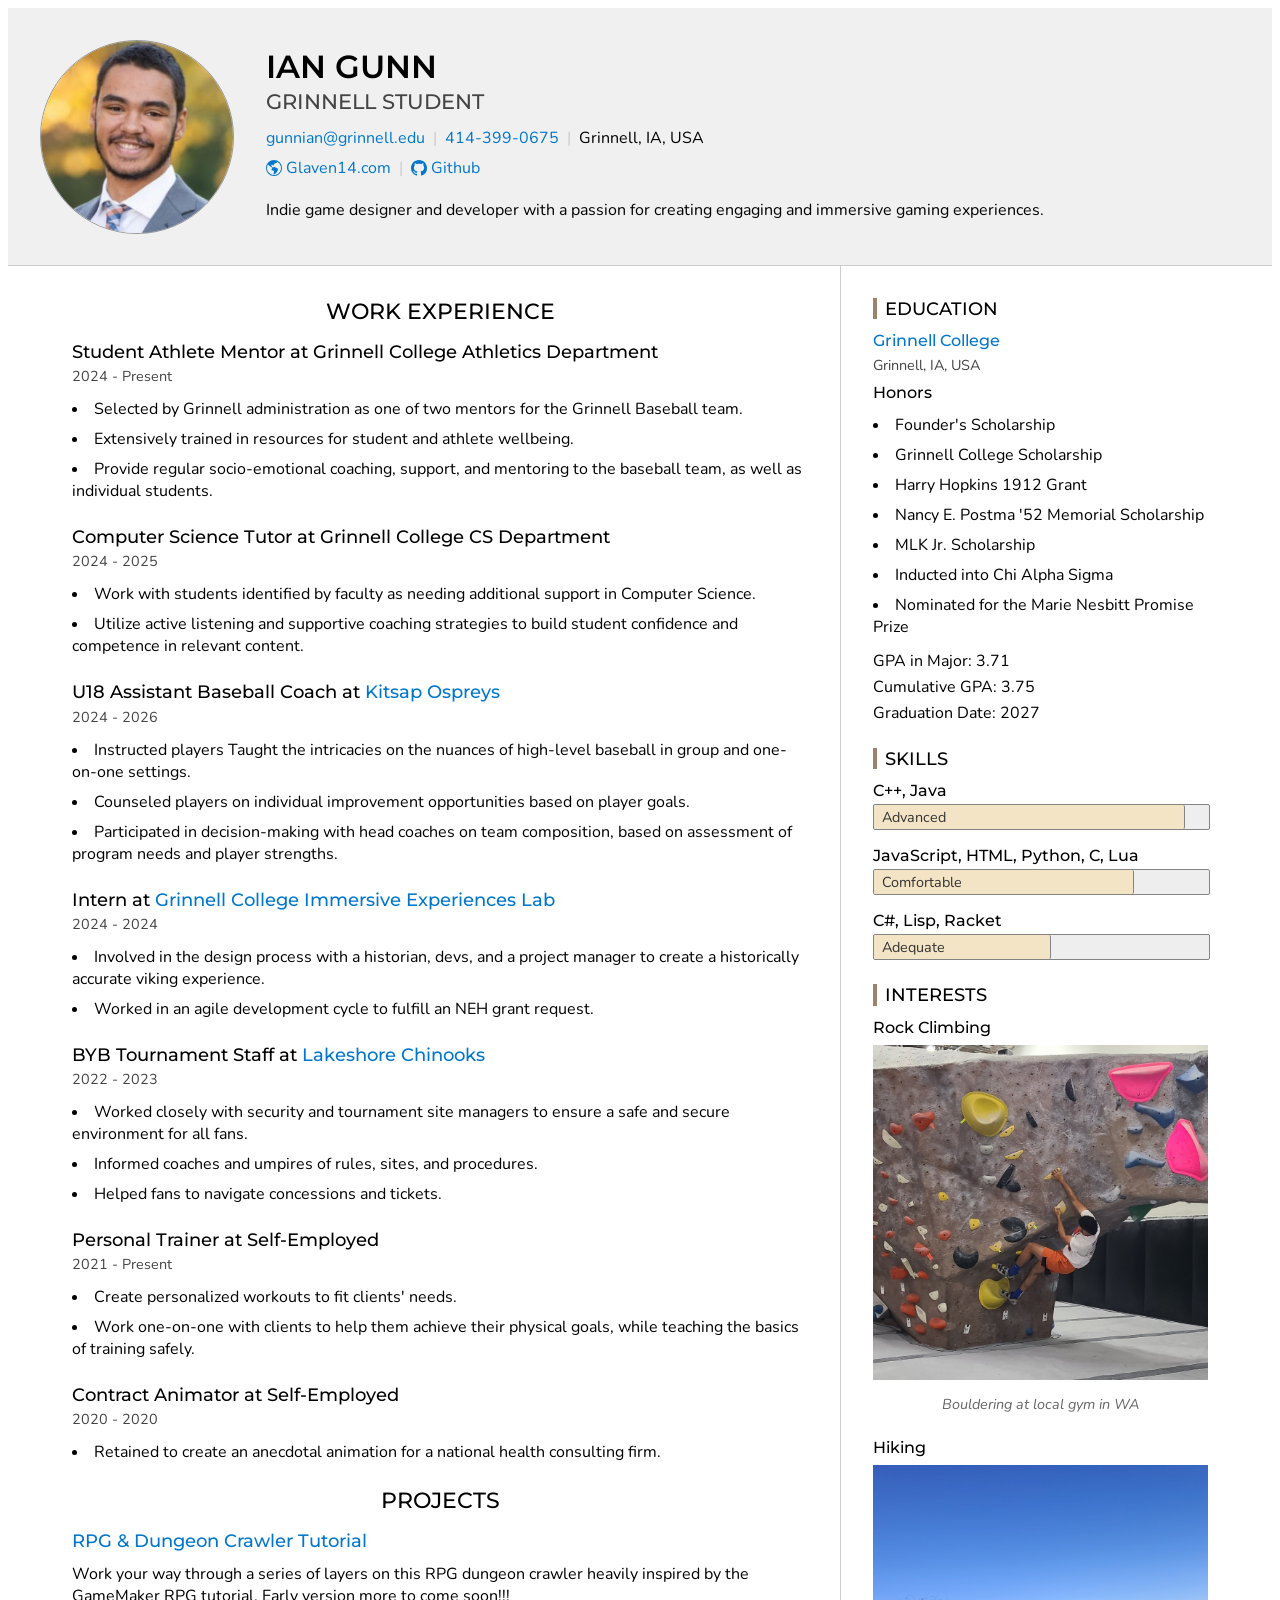
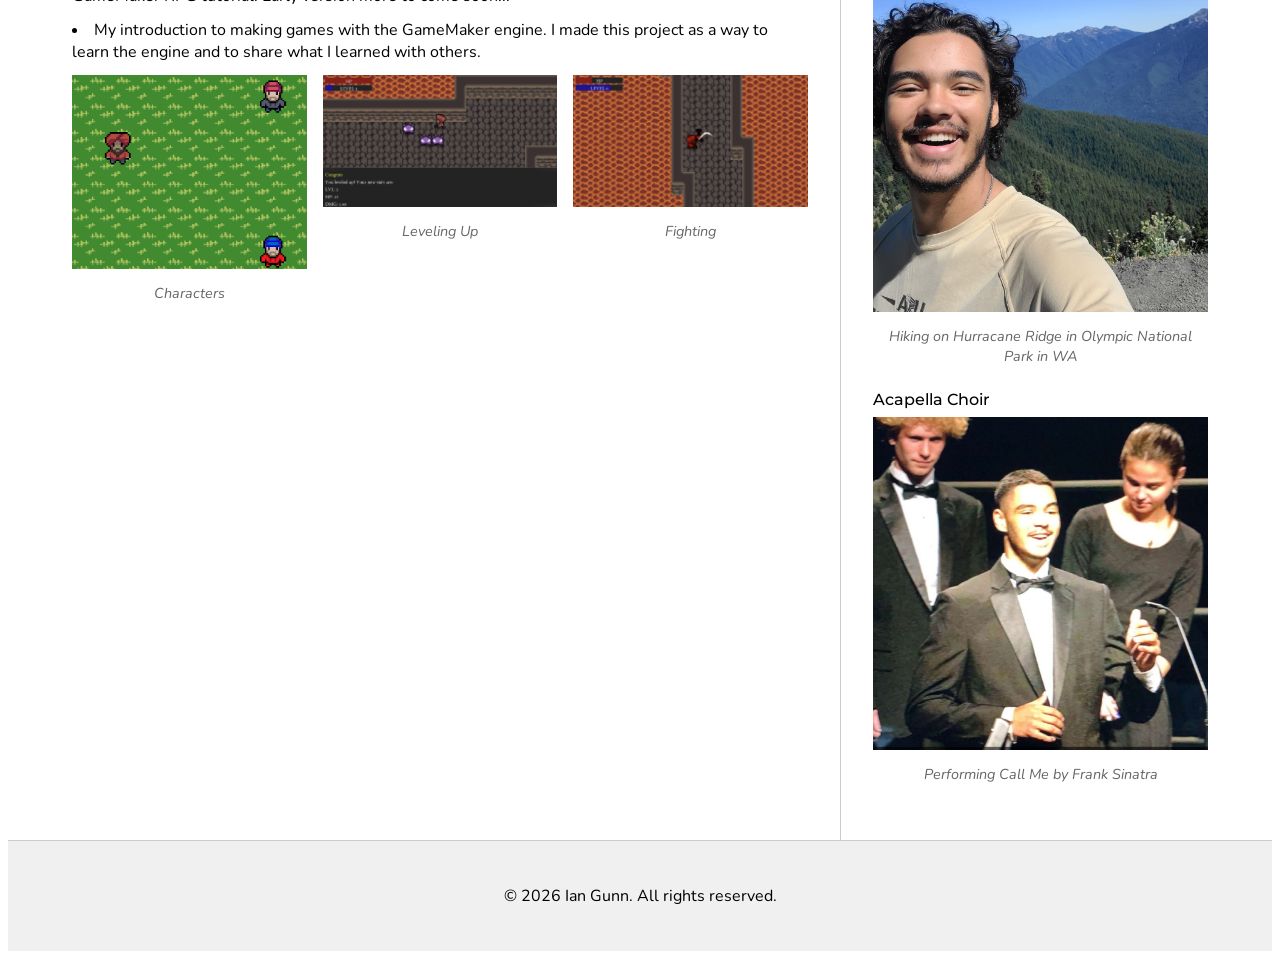
==== index.html @ c1e041ef "Initial commit" ====
<!DOCTYPE html>
<html lang="en">
  <head>
    <meta charset="utf-8">
    <meta name="viewport" content="width=device-width, initial-scale=1">

    <!-- Site Info -->
    <title>Ian Gunn - Portfolio</title>
    <meta name="description" content="Ian Gunn - Indie game designer and developer with a passion for creating engaging and immersive gaming experiences.">
    <meta name="author" content="Ian Gunn">

    <!-- Open Graph Tags: The title of the page for social media sharing. It can match the title tag or be more descriptive. -->
    <meta property="og:title" content="Ian Gunn">

    <!-- Open Graph Tags: Typically set to "website" for static sites or "article" for content-heavy pages. -->
    <meta property="og:type" content="website">

    <!-- Open Graph Tags: The URL of the page, used to ensure link previews resolve to the correct page. -->
    <meta property="og:url" content="/index.html">

    <!-- Open Graph Tags: URL of an image that represents the page. Useful for link previews. -->
    <meta property="og:image" content="/portfolio_media/smallProfPhoto.jpg">

    <!-- Open Graph Tags: Provides an alternative text for the image to improve accessibility. -->
    <meta property="og:image:alt" content="Ian Gunn Profile Image">

    <!-- Preconnect for Google Fonts -->
    <link rel="preconnect" href="https://fonts.googleapis.com">
    <link rel="preconnect" href="https://fonts.gstatic.com" crossorigin>

    <!-- Custom Font -->
    <link href="https://fonts.googleapis.com/css2?family=Montserrat:ital,wght@0,100..900;1,100..900&family=Nunito:ital,wght@0,200..1000;1,200..1000&display=swap"
          rel="stylesheet">

    <!-- Stylesheet -->
    <link rel="stylesheet" href="css/modern_normalize.css" />
    <link rel="stylesheet" href="css/html5bp.css">
    <link rel="stylesheet" href="css/main.css">

    <!-- Set a theme color that matches your website's primary color -->
    <meta name="theme-color" content="#fafafa">

    <!-- Favicon for all browsers -->
    <link rel="icon" href="/favicon.ico" sizes="any">
    <link rel="icon" href="/icon.svg" type="image/svg+xml">

    <!-- Apple touch icon for iOS devices -->
    <link rel="apple-touch-icon" sizes="180x180" href="/icon.png">

    <!-- Web app manifest for Progressive Web Apps -->
    <link rel="manifest" href="/site.webmanifest">

    <!-- Content Security Policy: Uncomment to enhance security by restricting where content can be loaded from (useful for preventing certain attacks like XSS). Update if adding external sources (e.g., Google Fonts, Bootstrap CDN, analytics, etc). -->
    <!-- <meta http-equiv="Content-Security-Policy" content=" default-src 'self'; script-src 'self' code.jquery.com; style-src 'self' fonts.googleapis.com; font-src fonts.gstatic.com; img-src 'self' images.examplecdn.com; "> -->
  </head>

  <body>
    <header class="page-header">
      <div class="container">
        <div class="header-top flex-responsive">
          
            <img class="header-image"
                 width="256"
                 height="256"
                 src="portfolio_media/smallProfPhoto.jpg"
                 alt="Ian Gunn Profile Image" />
          
          <div class="header-info">
            <h1>Ian Gunn</h1>
            <h2 class="header-label">Grinnell Student</h2>
            
              <address>
                <ul class="inline-list flex-responsive">
                  
                    <li>
                      <a href="mailto:gunnian@grinnell.edu">gunnian@grinnell.edu</a>
                    </li>
                  
                  
                    <li>
                      <a href="tel:+4143990675">414-399-0675</a>
                    </li>
                  
                  <li>Grinnell, IA, USA</li>
                </ul>
              </address>
            
            
              <ul class="inline-list flex-responsive">
                
                  <li>
                    <a href="file:///C:/Users/23ian/OneDrive/Documents/Portfolio/portfolio_generator/resume.html"
                       rel="noopener noreferrer"
                       aria-label="Glaven14.com"
                       class="link-with-icon">
                      <svg aria-hidden="true"
     xmlns="http://www.w3.org/2000/svg"
     role="img"
     width="16"
     height="16"
     fill="currentColor"
     class="bi bi-globe-americas"
     viewBox="0 0 16 16">
  <path d="M8 0a8 8 0 1 0 0 16A8 8 0 0 0 8 0M2.04 4.326c.325 1.329 2.532 2.54 3.717 3.19.48.263.793.434.743.484q-.121.12-.242.234c-.416.396-.787.749-.758 1.266.035.634.618.824 1.214 1.017.577.188 1.168.38 1.286.983.082.417-.075.988-.22 1.52-.215.782-.406 1.48.22 1.48 1.5-.5 3.798-3.186 4-5 .138-1.243-2-2-3.5-2.5-.478-.16-.755.081-.99.284-.172.15-.322.279-.51.216-.445-.148-2.5-2-1.5-2.5.78-.39.952-.171 1.227.182.078.099.163.208.273.318.609.304.662-.132.723-.633.039-.322.081-.671.277-.867.434-.434 1.265-.791 2.028-1.12.712-.306 1.365-.587 1.579-.88A7 7 0 1 1 2.04 4.327Z" />
</svg>

                      Glaven14.com
                    </a>
                  </li>
                
                  <li>
                    <a href="https://github.com/Glaven14"
                       rel="noopener noreferrer"
                       aria-label="Github"
                       class="link-with-icon">
                      <svg aria-hidden="true"
     xmlns="http://www.w3.org/2000/svg"
     role="img"
     width="16"
     height="16"
     fill="currentColor"
     class="bi bi-github"
     viewBox="0 0 16 16">
  <path d="M8 0C3.58 0 0 3.58 0 8c0 3.54 2.29 6.53 5.47 7.59.4.07.55-.17.55-.38 0-.19-.01-.82-.01-1.49-2.01.37-2.53-.49-2.69-.94-.09-.23-.48-.94-.82-1.13-.28-.15-.68-.52-.01-.53.63-.01 1.08.58 1.23.82.72 1.21 1.87.87 2.33.66.07-.52.28-.87.51-1.07-1.78-.2-3.64-.89-3.64-3.95 0-.87.31-1.59.82-2.15-.08-.2-.36-1.02.08-2.12 0 0 .67-.21 2.2.82.64-.18 1.32-.27 2-.27s1.36.09 2 .27c1.53-1.04 2.2-.82 2.2-.82.44 1.1.16 1.92.08 2.12.51.56.82 1.27.82 2.15 0 3.07-1.87 3.75-3.65 3.95.29.25.54.73.54 1.48 0 1.07-.01 1.93-.01 2.2 0 .21.15.46.55.38A8.01 8.01 0 0 0 16 8c0-4.42-3.58-8-8-8" />
</svg>

                      Github
                    </a>
                  </li>
                
              </ul>
            
            <p class="header-summary">Indie game designer and developer with a passion for creating engaging and immersive gaming experiences.</p>
          </div>
        </div>
      </div>
    </header>

    <div class="page-content">
      <div class="container">
        <main>
          
            <section>
              <h2 class="section-heading">Work Experience</h2>
              
                <section>
                  <h3>
                    
                      Student Athlete Mentor at Grinnell College Athletics Department
                    
                  </h3>
                  
                    <p class="section-label">2024 - Present</p>
                  
                  
                  
                    <ul>
                      <li>Selected by Grinnell administration as one of two mentors for the Grinnell Baseball team.</li><li>Extensively trained in resources for student and athlete wellbeing.</li><li>Provide regular socio-emotional coaching, support, and mentoring to the baseball team, as well as individual students.</li>
                    </ul>
                  
                </section>
              
                <section>
                  <h3>
                    
                      Computer Science Tutor at Grinnell College CS Department
                    
                  </h3>
                  
                    <p class="section-label">2024 - 2025</p>
                  
                  
                  
                    <ul>
                      <li>Work with students identified by faculty as needing additional support in Computer Science.</li><li>Utilize active listening and supportive coaching strategies to build student confidence and competence in relevant content.</li>
                    </ul>
                  
                </section>
              
                <section>
                  <h3>
                    
                      U18 Assistant Baseball Coach at <a href="https://kitsapospreys.org/">Kitsap Ospreys</a>
                    
                  </h3>
                  
                    <p class="section-label">2024 - 2026</p>
                  
                  
                  
                    <ul>
                      <li>Instructed players Taught the intricacies on the nuances of high-level baseball in group and one-on-one settings.</li><li>Counseled players on individual improvement opportunities based on player goals.</li><li>Participated in decision-making with head coaches on team composition, based on assessment of program needs and player strengths.</li>
                    </ul>
                  
                </section>
              
                <section>
                  <h3>
                    
                      Intern at <a href="https://gciel.sites.grinnell.edu/">Grinnell College Immersive Experiences Lab</a>
                    
                  </h3>
                  
                    <p class="section-label">2024 - 2024</p>
                  
                  
                  
                    <ul>
                      <li>Involved in the design process with a historian, devs, and a project manager to create a historically accurate viking experience.</li><li>Worked in an agile development cycle to fulfill an NEH grant request.</li>
                    </ul>
                  
                </section>
              
                <section>
                  <h3>
                    
                      BYB Tournament Staff at <a href="https://www.bybtournaments.com/">Lakeshore Chinooks</a>
                    
                  </h3>
                  
                    <p class="section-label">2022 - 2023</p>
                  
                  
                  
                    <ul>
                      <li>Worked closely with security and tournament site managers to ensure a safe and secure environment for all fans.</li><li>Informed coaches and umpires of rules, sites, and procedures.</li><li>Helped fans to navigate concessions and tickets.</li>
                    </ul>
                  
                </section>
              
                <section>
                  <h3>
                    
                      Personal Trainer at Self-Employed
                    
                  </h3>
                  
                    <p class="section-label">2021 - Present</p>
                  
                  
                  
                    <ul>
                      <li>Create personalized workouts to fit clients&#39; needs.</li><li>Work one-on-one with clients to help them achieve their physical goals, while teaching the basics of training safely.</li>
                    </ul>
                  
                </section>
              
                <section>
                  <h3>
                    
                      Contract Animator at Self-Employed
                    
                  </h3>
                  
                    <p class="section-label">2020 - 2020</p>
                  
                  
                  
                    <ul>
                      <li>Retained to create an anecdotal animation for a national health consulting firm.</li>
                    </ul>
                  
                </section>
              
            </section>
          

          
            <section>
              <h2 class="section-heading">Projects</h2>
              
                <section>
                  <h3>
                    
                      <a href="https://gx.games/games/arqjb3/rpg-dungeon-crawler-tutorial/tracks/5677f1a2-91e2-45cc-ba31-5132d4bc2bac/">RPG &amp; Dungeon Crawler Tutorial</a>
                    
                  </h3>
                  <p>Work your way through a series of layers on this RPG dungeon crawler heavily inspired by the GameMaker RPG tutorial. Early version more to come soon!!!</p>
                  
                    <ul>
                      <li>My introduction to making games with the GameMaker engine. I made this project as a way to learn the engine and to share what I learned with others.</li>
                    </ul>
                  
                  
                    <div class="gallery main-gallery">
                      
                        <figure>
                          <img width="600"
                               height="338"
                               src="portfolio_media/RPGDC1.png"
                               alt="Characters">
                          <figcaption>Characters</figcaption>
                        </figure>
                      
                        <figure>
                          <img width="600"
                               height="338"
                               src="portfolio_media/RPGDC2.png"
                               alt="Leveling Up">
                          <figcaption>Leveling Up</figcaption>
                        </figure>
                      
                        <figure>
                          <img width="600"
                               height="338"
                               src="portfolio_media/RPGDC3.png"
                               alt="Fighting">
                          <figcaption>Fighting</figcaption>
                        </figure>
                      
                    </div>
                  
                </section>
              
            </section>
          

          

          
        </main>

        <!-- Sidebar Section -->
        <aside>
          
            <section>
              <h2 class="section-heading">Education</h2>
              
                <section>
                  <h3>
                    
                      <a href="https://grinnell.edu">Grinnell College</a>
                    
                  </h3>
                  <p class="section-label">Grinnell, IA, USA</p>
                  
                  
                    <h4>Honors</h4>
                    <ul>
                      <li>Founder&#39;s Scholarship</li><li>Grinnell College Scholarship</li><li>Harry Hopkins 1912 Grant</li><li>Nancy E. Postma &#39;52 Memorial Scholarship</li><li>MLK Jr. Scholarship</li><li>Inducted into Chi Alpha Sigma</li><li>Nominated for the Marie Nesbitt Promise Prize</li>
                    </ul>
                  
                  
                    <p>
                      <span class="block">GPA in Major: 3.71</span>
                      <span class="block">Cumulative GPA: 3.75</span>
                      <span class="block">Graduation Date: 2027</span>
                    </p>
                  
                </section>
              
            </section>
          

          
            <section>
              <h2 class="section-heading">Skills</h2>
              <ul class="unstyled-list">
                
                  <li>
                    <h3>C++, Java</h3>
                    <div class="skill-bar">
                      <div class="skill-bar-fill w-90"
                           role="meter"
                           aria-valuenow="90"
                           aria-valuemin="0"
                           aria-valuemax="100">
                        <span class="skill-bar-label">Advanced</span>
                      </div>
                    </div>
                  </li>
                
                  <li>
                    <h3>JavaScript, HTML, Python, C, Lua</h3>
                    <div class="skill-bar">
                      <div class="skill-bar-fill w-75"
                           role="meter"
                           aria-valuenow="75"
                           aria-valuemin="0"
                           aria-valuemax="100">
                        <span class="skill-bar-label">Comfortable</span>
                      </div>
                    </div>
                  </li>
                
                  <li>
                    <h3>C#, Lisp, Racket</h3>
                    <div class="skill-bar">
                      <div class="skill-bar-fill w-50"
                           role="meter"
                           aria-valuenow="50"
                           aria-valuemin="0"
                           aria-valuemax="100">
                        <span class="skill-bar-label">Adequate</span>
                      </div>
                    </div>
                  </li>
                
              </ul>
            </section>
          

          

          
            <section>
              <h2 class="section-heading">Interests</h2>
              
                <section>
                  <h3>Rock Climbing</h3>
                  
                  
                    <div class="gallery side-gallery">
                      
                        <figure>
                          <img width="600"
                               height="338"
                               src="portfolio_media/bouldering.jpg"
                               alt="Bouldering at local gym in WA">
                          <figcaption>Bouldering at local gym in WA</figcaption>
                        </figure>
                      
                    </div>
                  
                </section>
              
                <section>
                  <h3>Hiking</h3>
                  
                  
                    <div class="gallery side-gallery">
                      
                        <figure>
                          <img width="600"
                               height="338"
                               src="portfolio_media/hiking.jpg"
                               alt="Hiking on Hurracane Ridge in Olympic National Park in WA">
                          <figcaption>Hiking on Hurracane Ridge in Olympic National Park in WA</figcaption>
                        </figure>
                      
                    </div>
                  
                </section>
              
                <section>
                  <h3>Acapella Choir</h3>
                  
                  
                    <div class="gallery side-gallery">
                      
                        <figure>
                          <img width="600"
                               height="338"
                               src="portfolio_media/solo.jpg"
                               alt="Performing Call Me by Frank Sinatra">
                          <figcaption>Performing Call Me by Frank Sinatra</figcaption>
                        </figure>
                      
                    </div>
                  
                </section>
              
            </section>
          
        </aside>
      </div>
    </div>

    <footer class="page-footer">
      <div class="container">
        <p>© 2026 Ian Gunn. All rights reserved.</p>
      </div>
    </footer>

    <script src="js/app.js"></script>
  </body>
</html>
---- css/main.css ----
:root {
  --link-color: #0077cc;
  --link-color-hover: #00487c;
  --header-footer-bg-color: #f0f0f0;
  --aside-accent-color: #9d836b;
  --skill-bar-fill-color: #f3e4c6;
  --blockquote-bg-color: #f7fafc;
  --blockquote-accent-color: #4a5568;
  --blockquote-text-color: #4a5568;
  --spacing-inline: 0.5rem;
}

/* Base Styles */
body {
  font-family: "Nunito", "Segoe UI", "Helvetica Neue", Helvetica, Arial,
    sans-serif;
  font-weight: 400;
  display: grid;
  grid-template-rows: auto 1fr auto;
  min-height: 100vh;
}

h1,
h2,
h3,
h4,
h5,
h6 {
  margin: 0;
  font-family: "Montserrat", "Segoe UI", "Helvetica Neue", Helvetica, Arial,
    sans-serif;
  font-weight: 400;
  line-height: 1.2;
}

h1 {
  font-size: 2rem;
  font-weight: 600;
  text-transform: uppercase;
}

h2 {
  font-size: 1.4rem;
  font-weight: 500;
  text-transform: uppercase;
}

h3 {
  font-size: 1.1rem;
  font-weight: 500;
}

h4 {
  font-size: 1rem;
  font-weight: 500;
}

h5 {
  font-size: 1rem;
  font-weight: 500;
}

h6 {
  font-size: 1rem;
  font-weight: 500;
}

p {
  margin: 0.75rem 0;
}

a {
  color: var(--link-color) !important;
  text-decoration: none;
}

a:hover {
  color: var(--link-color-hover);
  text-decoration: underline;
}

address {
  font-style: normal;
}

figure,
ul {
  margin: 0;
  padding: 0;
}

header,
main,
aside,
footer {
  padding: 2rem;
}

header {
  padding-bottom: 0.5rem;
}

aside {
  border-top: 1px solid #ccc;
}

footer {
  text-align: center;
}

section {
  margin-bottom: 1.5rem;
}

/* Utility */
.block {
  display: block;
  margin: 0.25rem 0;
}

.flex-responsive {
  display: flex;
  flex-direction: column;
  align-items: center;
  text-align: center;
}

/* Main Layout */
.container {
  width: 100%;
  max-width: 1200px;
  margin: 0 auto;
}

.page-content .container {
  display: grid;
  grid-template-columns: 1fr;
}

.page-header,
.page-footer {
  background: var(--header-footer-bg-color);
}

.page-header {
  border-bottom: 1px solid #ccc;
}

.page-header .container {
  display: flex;
  flex-direction: column;
}

.header-top {
  gap: 1rem;
}

.header-image {
  width: 100%;
  max-width: 256px;
  aspect-ratio: 1 / 1;
  border-radius: 50%;
  object-fit: cover;
  border: 1px solid #999;
}

.header-info ul {
  margin: 1rem 0;
}

.link-with-icon {
  display: flex;
  align-items: center;
  gap: 0.25rem;
}

.header-label {
  font-size: 1.3rem;
  color: #444;
  margin-top: 0.2rem;
  margin-bottom: 0.8rem;
}

.header-summary {
  margin: 1.25rem 0;
}

.page-footer {
  border-top: 1px solid #ccc;
}

.section-heading {
  display: start;
  align-items: center;
  text-align: center;
  margin-bottom: 1rem;
}

.section-heading::before,
.section-heading::after {
  content: "";
  flex: 1;
  border-bottom: 1px solid #cccccc00;
  margin: 0 1rem;
}

aside .section-heading {
  align-items: flex-start;
  text-align: left;
  border-left: 4px solid var(--aside-accent-color);
  padding-left: 0.5rem;
  margin-bottom: 0.75rem;
}

aside .section-heading::before,
aside .section-heading::after {
  content: none;
}

.section-label {
  font-size: 0.9rem;
  color: #444;
  margin-top: 0.25rem;
  margin-bottom: 0.5rem;
}

/* Images */
img {
  max-width: 100%;
  height: auto;
}

.gallery {
  display: grid;
  gap: 1rem;
  justify-items: center;
  margin: 0.5rem 0;
}

.main-gallery {
  grid-template-columns: 1fr;
}

.side-gallery {
  grid-template-columns: 1fr;
}

figcaption {
  text-align: center;
  color: #666;
  font-size: 0.9rem;
  margin-top: 0.5rem;
  font-style: italic;
}

/* Lists */
main ul,
aside ul {
  list-style-type: disc;
  list-style-position: inside;
  padding-left: 0;
  margin: 0.75rem 0;
}

main li,
aside li {
  margin-bottom: 0.5rem;
}

.unstyled-list {
  list-style: none;
}

.inline-list {
  list-style: none;
  gap: 0.25rem;
}

.inline-list li {
  display: flex; /* This is for HTML Whitespace Issues */
}

/* Skillbars */
.skill-bar {
  width: 100%;
  height: 1.5rem;
  margin-top: 0.25rem;
  margin-bottom: 1rem;
  background: #eee;
  border: 1px solid #848484;
  border-radius: 2px;
  overflow: hidden;
}

.skill-bar-fill {
  height: 100%;
  background: var(--skill-bar-fill-color) !important;
  border-right: 1px solid #848484;
  border-radius: 2px;
  display: flex;
  align-items: center;
  padding-left: 0.5rem;
}

.skill-bar-label {
  color: #333;
  font-size: 0.9rem;
  white-space: nowrap;
}

.w-0 {
  width: 0%;
}

.w-10 {
  width: 10%;
}

.w-20 {
  width: 20%;
}

.w-25 {
  width: 25%;
}

.w-30 {
  width: 30%;
}

.w-40 {
  width: 40%;
}

.w-50 {
  width: 50%;
}

.w-60 {
  width: 60%;
}

.w-70 {
  width: 70%;
}

.w-75 {
  width: 75%;
}

.w-80 {
  width: 80%;
}

.w-90 {
  width: 90%;
}

.w-100 {
  width: 100%;
  border-right: none;
}

/* Blockquotes */
blockquote {
  margin: 1rem 2rem;
  padding: 1.5rem 2rem;
  background-color: var(--blockquote-bg-color);
  border-left: 4px solid var(--blockquote-accent-color);
  font-style: italic;
  color: var(--blockquote-text-color);
  line-height: 1.6;
  border-radius: 0 4px 4px 0;
  box-shadow: 0 1px 3px rgba(0, 0, 0, 0.1);
}

@media (min-width: 37.5rem) {
  .main-gallery {
    grid-template-columns: repeat(3, 1fr);
  }

  .side-gallery {
    grid-template-columns: repeat(2, 1fr);
  }
}

@media (min-width: 48rem) {
  aside {
    border-top: none;
    border-left: 1px solid #ccc;
  }

  aside h1 {
    font-size: 1.4rem;
  }

  aside h2 {
    font-size: 1.1rem;
  }

  aside h3 {
    font-size: 1rem;
  }

  aside h4 {
    font-size: 1rem;
  }

  aside h5 {
    font-size: 1rem;
  }

  aside h6 {
    font-size: 1rem;
  }

  header {
    padding-bottom: 1.5rem;
  }

  .flex-responsive {
    flex-direction: row;
    align-items: flex-start;
    text-align: left;
  }

  .page-content .container {
    grid-template-columns: 2fr 1fr;
  }

  .header-top {
    gap: 2rem;
  }

  .header-image {
    max-width: 192px;
  }

  .header-info {
    margin-top: 0.5rem;
  }

  .page-header ul {
    margin: 0.5rem 0;
  }

  .inline-list {
    gap: var(--spacing-inline);
  }

  .inline-list li:not(:last-child)::after {
    content: "|";
    margin-left: var(--spacing-inline);
    color: #ccc;
  }

  .side-gallery {
    grid-template-columns: 1fr;
  }

  .section-nav {
    display: flex;
    flex-wrap: wrap;
    justify-content: center;
    gap: 0.75rem;
    margin: 1.5rem 0 0.75rem;
  }

  .section-nav .button {
    display: inline-flex;
    align-items: center;
    justify-content: center;
    padding: 0.9rem 1.4rem;
    border: 1px solid #ccc;
    border-radius: 0.75rem;
    background: #fff;
    color: #111;
    transition: transform 0.18s ease, box-shadow 0.18s ease, background-color 0.18s ease;
    text-decoration: none;
  }

  .section-nav .button:hover,
  .section-nav .button:focus {
    background: #f1f8ff;
    box-shadow: 0 10px 20px rgba(0, 0, 0, 0.08);
    transform: translateY(-1px);
  }

  .section-nav .button:focus {
    outline: 3px solid rgba(0, 119, 204, 0.3);
    outline-offset: 3px;
  }

  .page-title {
    display: block;
    text-align: left;
    margin-top: 1.5rem;
    margin-bottom: 1rem;
    font-size: 2rem;
    font-weight: 600;
  }

  .page-title::before,
  .page-title::after {
    content: none;
  }
}

@media print {
  .skill-bar-label {
    background: transparent !important;
    background-color: transparent !important;
    mix-blend-mode: darken;
  }

  body {
    -webkit-print-color-adjust: exact !important;
    print-color-adjust: exact !important;
  }
}
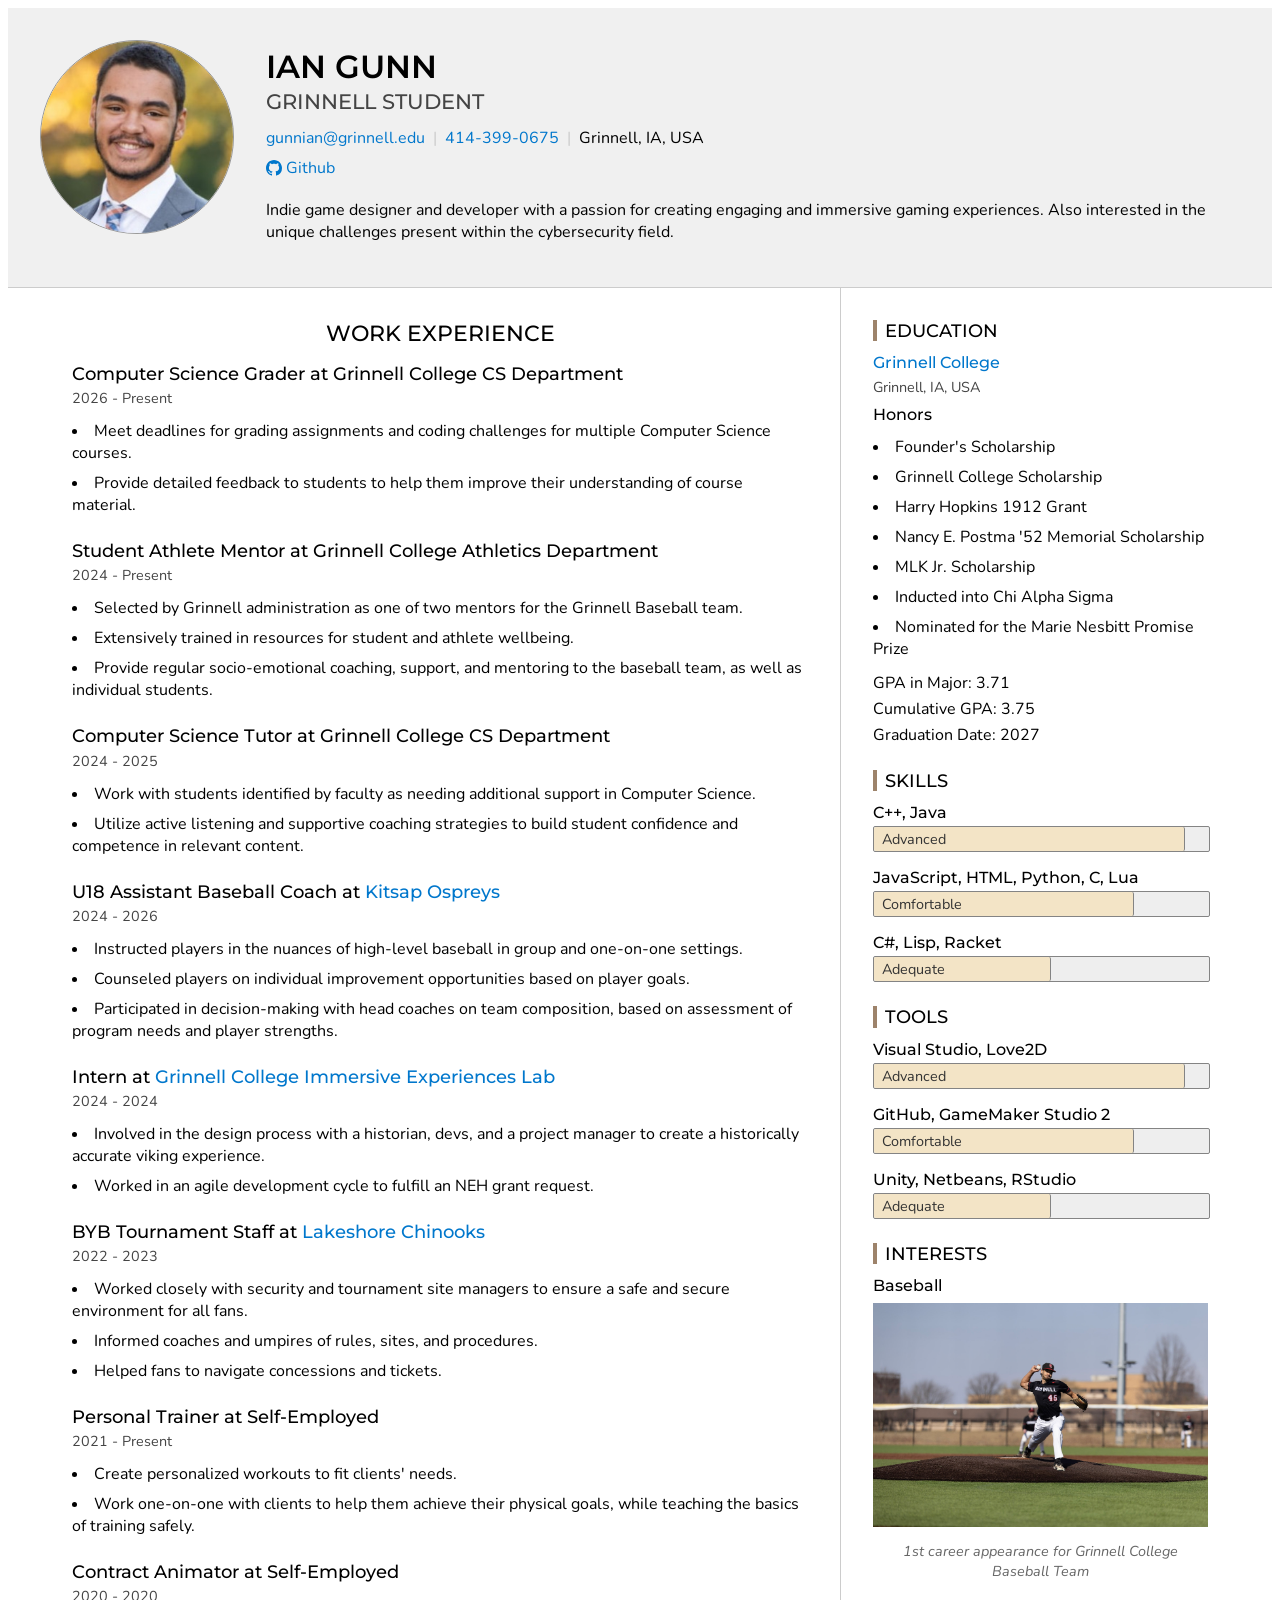
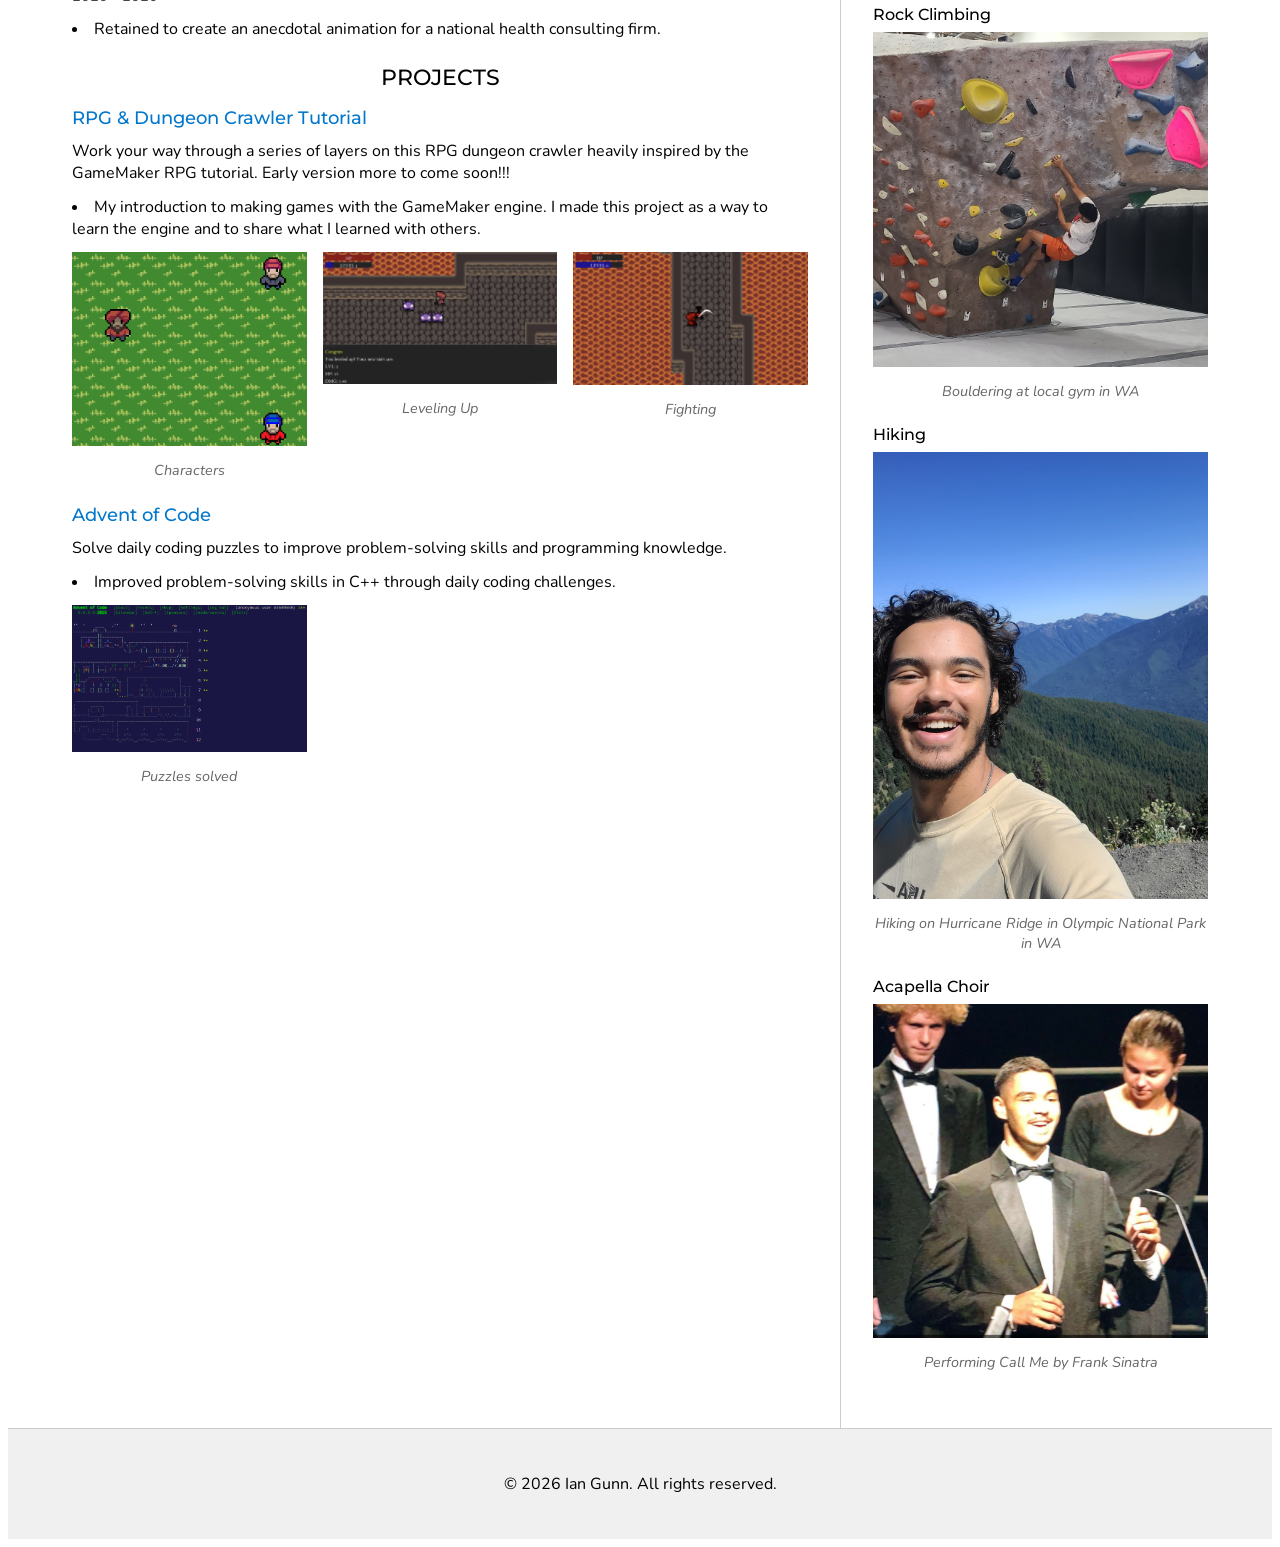
==== commit e0a1bf3a: "Add sections, photos, corrections, and removed stale link" ====
--- a/index.html
+++ b/index.html
@@ -6,7 +6,7 @@
 
     <!-- Site Info -->
     <title>Ian Gunn - Portfolio</title>
-    <meta name="description" content="Ian Gunn - Indie game designer and developer with a passion for creating engaging and immersive gaming experiences.">
+    <meta name="description" content="Ian Gunn - Indie game designer and developer with a passion for creating engaging and immersive gaming experiences. Also interested in the unique challenges present within the cybersecurity field.">
     <meta name="author" content="Ian Gunn">
 
     <!-- Open Graph Tags: The title of the page for social media sharing. It can match the title tag or be more descriptive. -->
@@ -87,26 +87,6 @@
             
             
               <ul class="inline-list flex-responsive">
-                
-                  <li>
-                    <a href="file:///C:/Users/23ian/OneDrive/Documents/Portfolio/portfolio_generator/resume.html"
-                       rel="noopener noreferrer"
-                       aria-label="Glaven14.com"
-                       class="link-with-icon">
-                      <svg aria-hidden="true"
-     xmlns="http://www.w3.org/2000/svg"
-     role="img"
-     width="16"
-     height="16"
-     fill="currentColor"
-     class="bi bi-globe-americas"
-     viewBox="0 0 16 16">
-  <path d="M8 0a8 8 0 1 0 0 16A8 8 0 0 0 8 0M2.04 4.326c.325 1.329 2.532 2.54 3.717 3.19.48.263.793.434.743.484q-.121.12-.242.234c-.416.396-.787.749-.758 1.266.035.634.618.824 1.214 1.017.577.188 1.168.38 1.286.983.082.417-.075.988-.22 1.52-.215.782-.406 1.48.22 1.48 1.5-.5 3.798-3.186 4-5 .138-1.243-2-2-3.5-2.5-.478-.16-.755.081-.99.284-.172.15-.322.279-.51.216-.445-.148-2.5-2-1.5-2.5.78-.39.952-.171 1.227.182.078.099.163.208.273.318.609.304.662-.132.723-.633.039-.322.081-.671.277-.867.434-.434 1.265-.791 2.028-1.12.712-.306 1.365-.587 1.579-.88A7 7 0 1 1 2.04 4.327Z" />
-</svg>
-
-                      Glaven14.com
-                    </a>
-                  </li>
                 
                   <li>
                     <a href="https://github.com/Glaven14"
@@ -130,7 +110,7 @@
                 
               </ul>
             
-            <p class="header-summary">Indie game designer and developer with a passion for creating engaging and immersive gaming experiences.</p>
+            <p class="header-summary">Indie game designer and developer with a passion for creating engaging and immersive gaming experiences. Also interested in the unique challenges present within the cybersecurity field.</p>
           </div>
         </div>
       </div>
@@ -146,6 +126,23 @@
                 <section>
                   <h3>
                     
+                      Computer Science Grader at Grinnell College CS Department
+                    
+                  </h3>
+                  
+                    <p class="section-label">2026 - Present</p>
+                  
+                  
+                  
+                    <ul>
+                      <li>Meet deadlines for grading assignments and coding challenges for multiple Computer Science courses.</li><li>Provide detailed feedback to students to help them improve their understanding of course material.</li>
+                    </ul>
+                  
+                </section>
+              
+                <section>
+                  <h3>
+                    
                       Student Athlete Mentor at Grinnell College Athletics Department
                     
                   </h3>
@@ -189,7 +186,7 @@
                   
                   
                     <ul>
-                      <li>Instructed players Taught the intricacies on the nuances of high-level baseball in group and one-on-one settings.</li><li>Counseled players on individual improvement opportunities based on player goals.</li><li>Participated in decision-making with head coaches on team composition, based on assessment of program needs and player strengths.</li>
+                      <li>Instructed players in the nuances of high-level baseball in group and one-on-one settings.</li><li>Counseled players on individual improvement opportunities based on player goals.</li><li>Participated in decision-making with head coaches on team composition, based on assessment of program needs and player strengths.</li>
                     </ul>
                   
                 </section>
@@ -306,6 +303,33 @@
                                src="portfolio_media/RPGDC3.png"
                                alt="Fighting">
                           <figcaption>Fighting</figcaption>
+                        </figure>
+                      
+                    </div>
+                  
+                </section>
+              
+                <section>
+                  <h3>
+                    
+                      <a href="https://adventofcode.com/">Advent of Code</a>
+                    
+                  </h3>
+                  <p>Solve daily coding puzzles to improve problem-solving skills and programming knowledge.</p>
+                  
+                    <ul>
+                      <li>Improved problem-solving skills in C++ through daily coding challenges.</li>
+                    </ul>
+                  
+                  
+                    <div class="gallery main-gallery">
+                      
+                        <figure>
+                          <img width="600"
+                               height="338"
+                               src="portfolio_media/placeholder.png"
+                               alt="Puzzles solved">
+                          <figcaption>Puzzles solved</figcaption>
                         </figure>
                       
                     </div>
@@ -401,10 +425,76 @@
           
 
           
+            <section>
+              <h2 class="section-heading">Tools</h2>
+              <ul class="unstyled-list">
+                
+                  <li>
+                    <h3>Visual Studio, Love2D</h3>
+                    <div class="skill-bar">
+                      <div class="skill-bar-fill w-90"
+                           role="meter"
+                           aria-valuenow="90"
+                           aria-valuemin="0"
+                           aria-valuemax="100">
+                        <span class="skill-bar-label">Advanced</span>
+                      </div>
+                    </div>
+                  </li>
+                
+                  <li>
+                    <h3>GitHub, GameMaker Studio 2</h3>
+                    <div class="skill-bar">
+                      <div class="skill-bar-fill w-75"
+                           role="meter"
+                           aria-valuenow="75"
+                           aria-valuemin="0"
+                           aria-valuemax="100">
+                        <span class="skill-bar-label">Comfortable</span>
+                      </div>
+                    </div>
+                  </li>
+                
+                  <li>
+                    <h3>Unity, Netbeans, RStudio</h3>
+                    <div class="skill-bar">
+                      <div class="skill-bar-fill w-50"
+                           role="meter"
+                           aria-valuenow="50"
+                           aria-valuemin="0"
+                           aria-valuemax="100">
+                        <span class="skill-bar-label">Adequate</span>
+                      </div>
+                    </div>
+                  </li>
+                
+              </ul>
+            </section>
+          
+
+          
 
           
             <section>
               <h2 class="section-heading">Interests</h2>
+              
+                <section>
+                  <h3>Baseball</h3>
+                  
+                  
+                    <div class="gallery side-gallery">
+                      
+                        <figure>
+                          <img width="600"
+                               height="338"
+                               src="portfolio_media/baseball.jpg"
+                               alt="1st career appearance for Grinnell College Baseball Team">
+                          <figcaption>1st career appearance for Grinnell College Baseball Team</figcaption>
+                        </figure>
+                      
+                    </div>
+                  
+                </section>
               
                 <section>
                   <h3>Rock Climbing</h3>
@@ -434,8 +524,8 @@
                           <img width="600"
                                height="338"
                                src="portfolio_media/hiking.jpg"
-                               alt="Hiking on Hurracane Ridge in Olympic National Park in WA">
-                          <figcaption>Hiking on Hurracane Ridge in Olympic National Park in WA</figcaption>
+                               alt="Hiking on Hurricane Ridge in Olympic National Park in WA">
+                          <figcaption>Hiking on Hurricane Ridge in Olympic National Park in WA</figcaption>
                         </figure>
                       
                     </div>
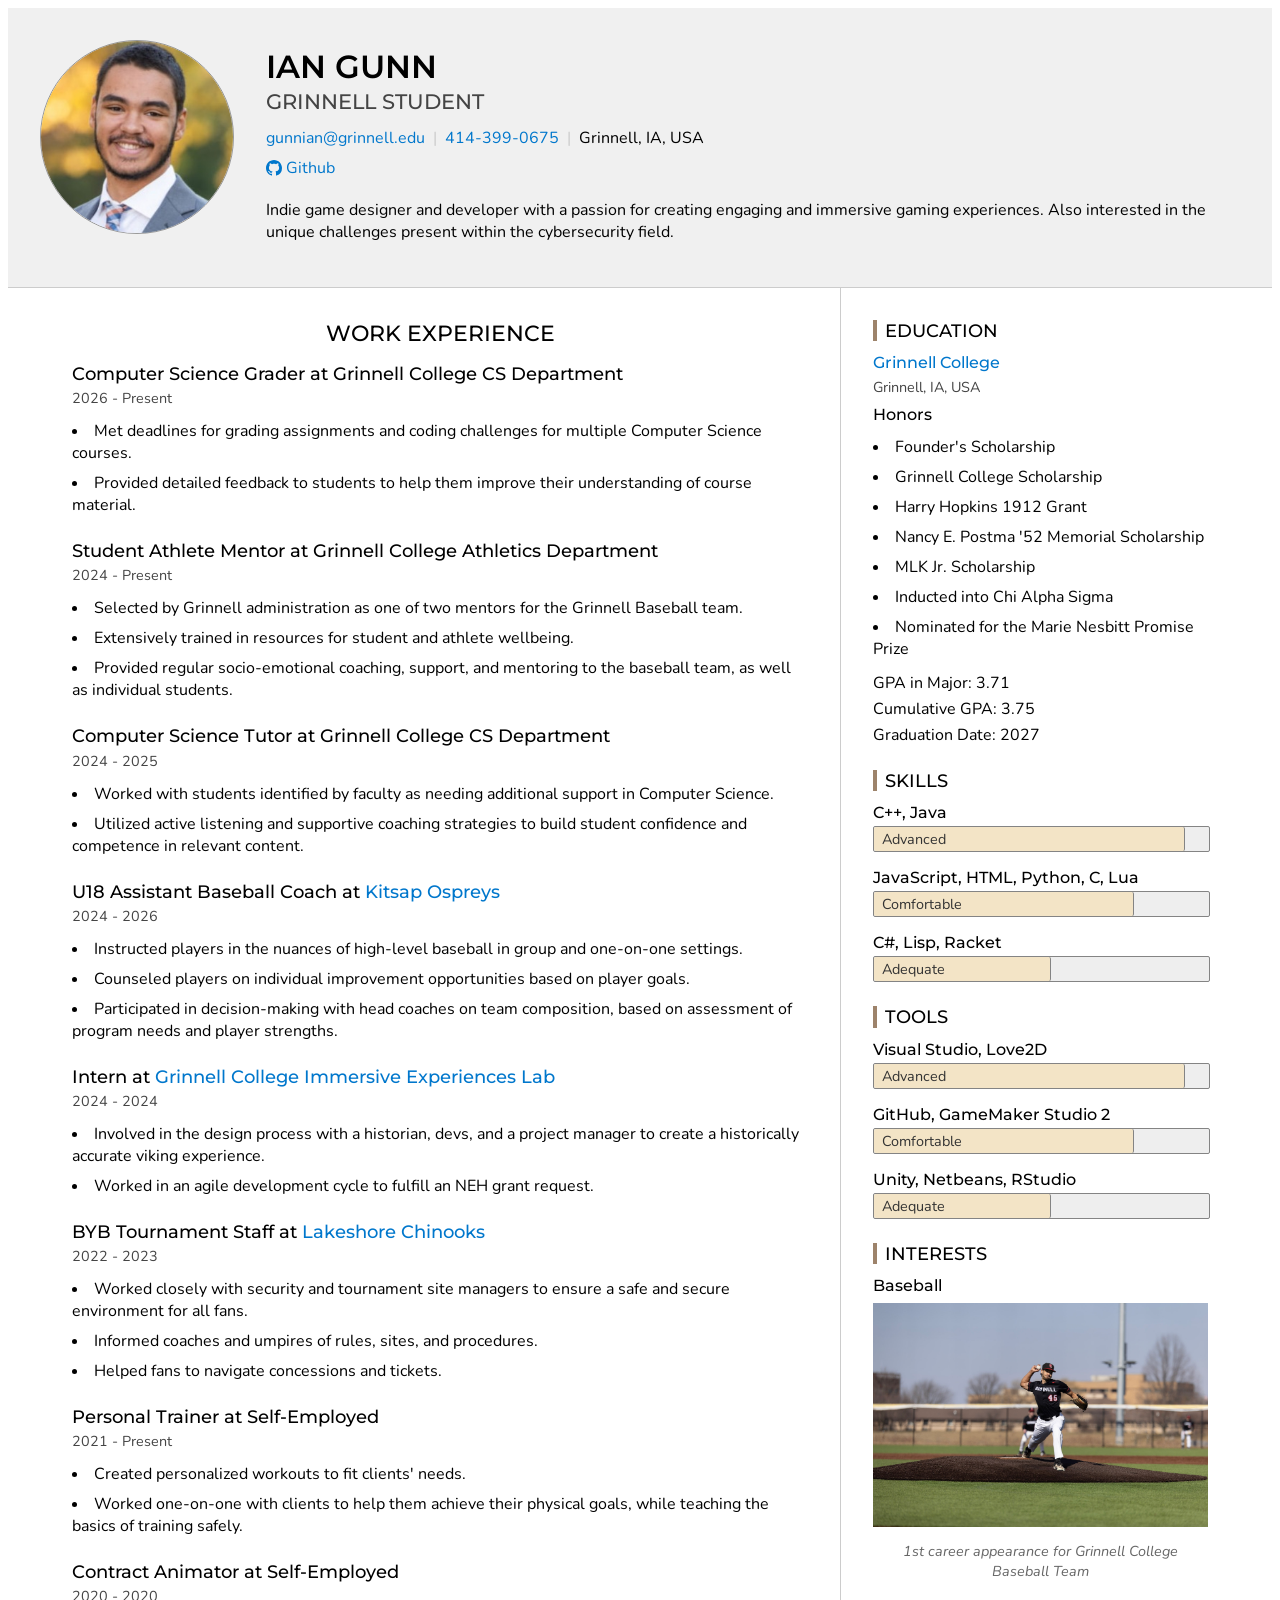
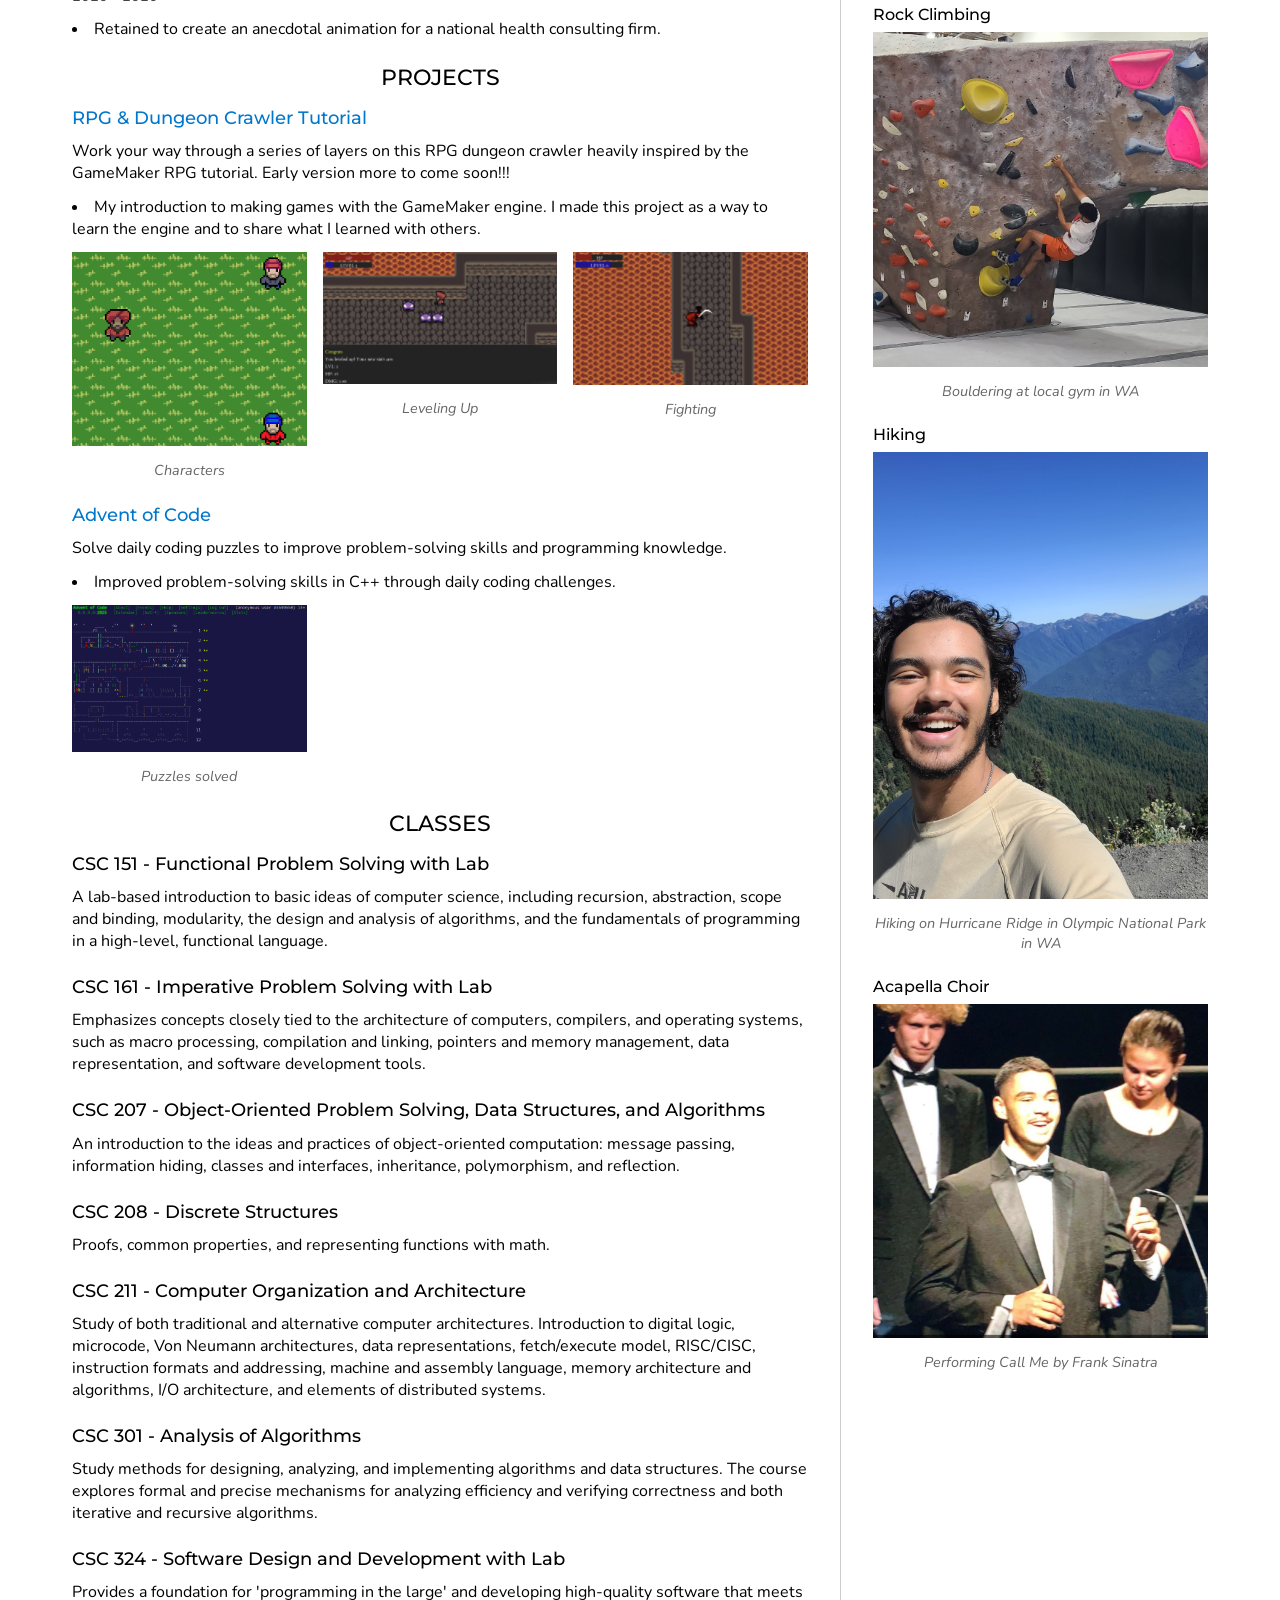
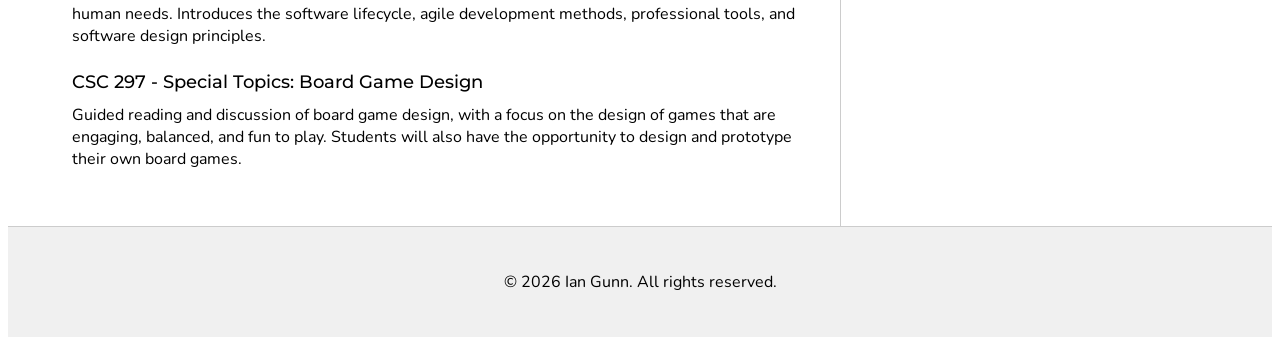
==== commit 0696ef34: "Add relevant courses and their descriptions" ====
--- a/index.html
+++ b/index.html
@@ -135,7 +135,7 @@
                   
                   
                     <ul>
-                      <li>Meet deadlines for grading assignments and coding challenges for multiple Computer Science courses.</li><li>Provide detailed feedback to students to help them improve their understanding of course material.</li>
+                      <li>Met deadlines for grading assignments and coding challenges for multiple Computer Science courses.</li><li>Provided detailed feedback to students to help them improve their understanding of course material.</li>
                     </ul>
                   
                 </section>
@@ -152,7 +152,7 @@
                   
                   
                     <ul>
-                      <li>Selected by Grinnell administration as one of two mentors for the Grinnell Baseball team.</li><li>Extensively trained in resources for student and athlete wellbeing.</li><li>Provide regular socio-emotional coaching, support, and mentoring to the baseball team, as well as individual students.</li>
+                      <li>Selected by Grinnell administration as one of two mentors for the Grinnell Baseball team.</li><li>Extensively trained in resources for student and athlete wellbeing.</li><li>Provided regular socio-emotional coaching, support, and mentoring to the baseball team, as well as individual students.</li>
                     </ul>
                   
                 </section>
@@ -169,7 +169,7 @@
                   
                   
                     <ul>
-                      <li>Work with students identified by faculty as needing additional support in Computer Science.</li><li>Utilize active listening and supportive coaching strategies to build student confidence and competence in relevant content.</li>
+                      <li>Worked with students identified by faculty as needing additional support in Computer Science.</li><li>Utilized active listening and supportive coaching strategies to build student confidence and competence in relevant content.</li>
                     </ul>
                   
                 </section>
@@ -237,7 +237,7 @@
                   
                   
                     <ul>
-                      <li>Create personalized workouts to fit clients&#39; needs.</li><li>Work one-on-one with clients to help them achieve their physical goals, while teaching the basics of training safely.</li>
+                      <li>Created personalized workouts to fit clients&#39; needs.</li><li>Worked one-on-one with clients to help them achieve their physical goals, while teaching the basics of training safely.</li>
                     </ul>
                   
                 </section>
@@ -333,6 +333,101 @@
                         </figure>
                       
                     </div>
+                  
+                </section>
+              
+            </section>
+          
+
+          
+            <section>
+              <h2 class="section-heading">Classes</h2>
+              
+                <section>
+                  <h3>
+                    
+                      CSC 151 - Functional Problem Solving with Lab
+                    
+                  </h3>
+                  <p>A lab-based introduction to basic ideas of computer science, including recursion, abstraction, scope and binding, modularity, the design and analysis of algorithms, and the fundamentals of programming in a high-level, functional language.</p>
+                  
+                  
+                </section>
+              
+                <section>
+                  <h3>
+                    
+                      CSC 161 - Imperative Problem Solving with Lab
+                    
+                  </h3>
+                  <p>Emphasizes concepts closely tied to the architecture of computers, compilers, and operating systems, such as macro processing, compilation and linking, pointers and memory management, data representation, and software development tools.</p>
+                  
+                  
+                </section>
+              
+                <section>
+                  <h3>
+                    
+                      CSC 207 - Object-Oriented Problem Solving, Data Structures, and Algorithms
+                    
+                  </h3>
+                  <p>An introduction to the ideas and practices of object-oriented computation: message passing, information hiding, classes and interfaces, inheritance, polymorphism, and reflection.</p>
+                  
+                  
+                </section>
+              
+                <section>
+                  <h3>
+                    
+                      CSC 208 - Discrete Structures
+                    
+                  </h3>
+                  <p>Proofs, common properties, and representing functions with math.</p>
+                  
+                  
+                </section>
+              
+                <section>
+                  <h3>
+                    
+                      CSC 211 - Computer Organization and Architecture
+                    
+                  </h3>
+                  <p>Study of both traditional and alternative computer architectures. Introduction to digital logic, microcode, Von Neumann architectures, data representations, fetch/execute model, RISC/CISC, instruction formats and addressing, machine and assembly language, memory architecture and algorithms, I/O architecture, and elements of distributed systems.</p>
+                  
+                  
+                </section>
+              
+                <section>
+                  <h3>
+                    
+                      CSC 301 - Analysis of Algorithms
+                    
+                  </h3>
+                  <p>Study methods for designing, analyzing, and implementing algorithms and data structures. The course explores formal and precise mechanisms for analyzing efficiency and verifying correctness and both iterative and recursive algorithms.</p>
+                  
+                  
+                </section>
+              
+                <section>
+                  <h3>
+                    
+                      CSC 324 - Software Design and Development with Lab
+                    
+                  </h3>
+                  <p>Provides a foundation for &#39;programming in the large&#39; and developing high-quality software that meets human needs. Introduces the software lifecycle, agile development methods, professional tools, and software design principles.</p>
+                  
+                  
+                </section>
+              
+                <section>
+                  <h3>
+                    
+                      CSC 297 - Special Topics: Board Game Design
+                    
+                  </h3>
+                  <p>Guided reading and discussion of board game design, with a focus on the design of games that are engaging, balanced, and fun to play. Students will also have the opportunity to design and prototype their own board games.</p>
+                  
                   
                 </section>
               
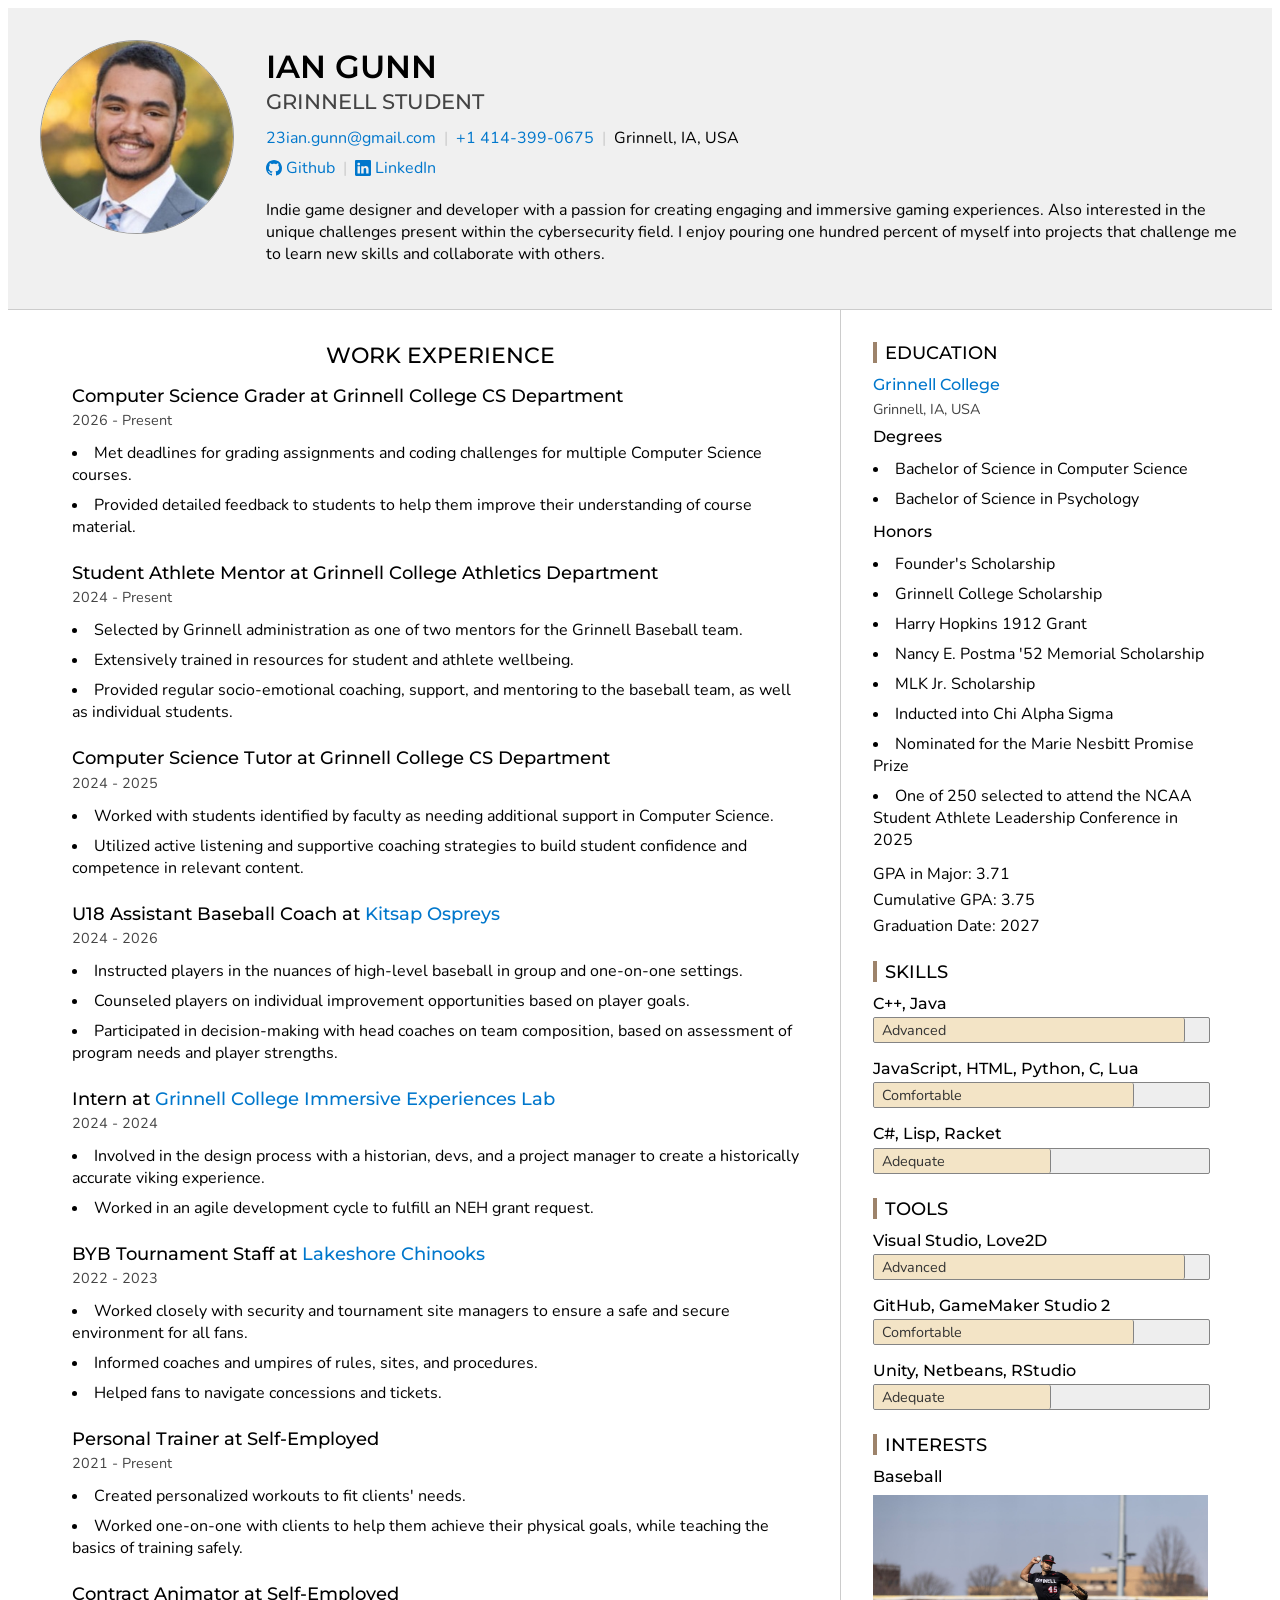
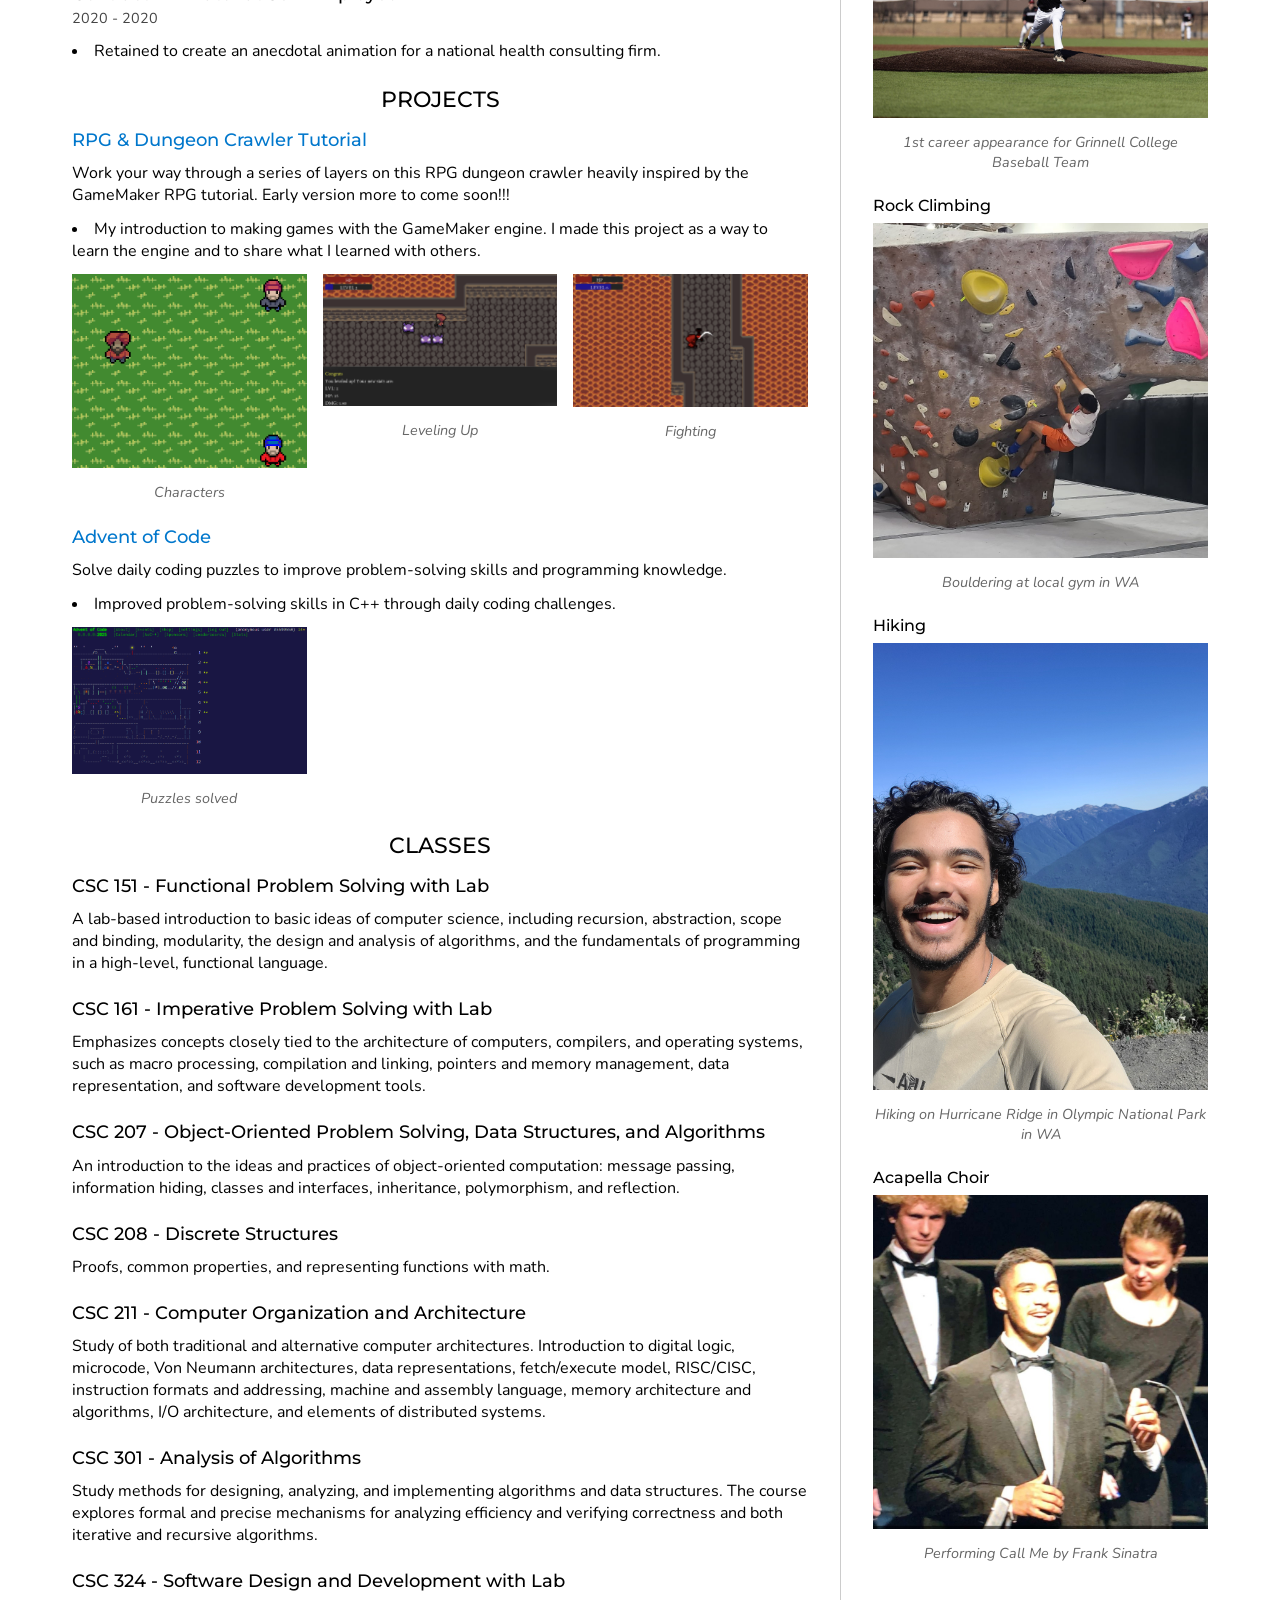
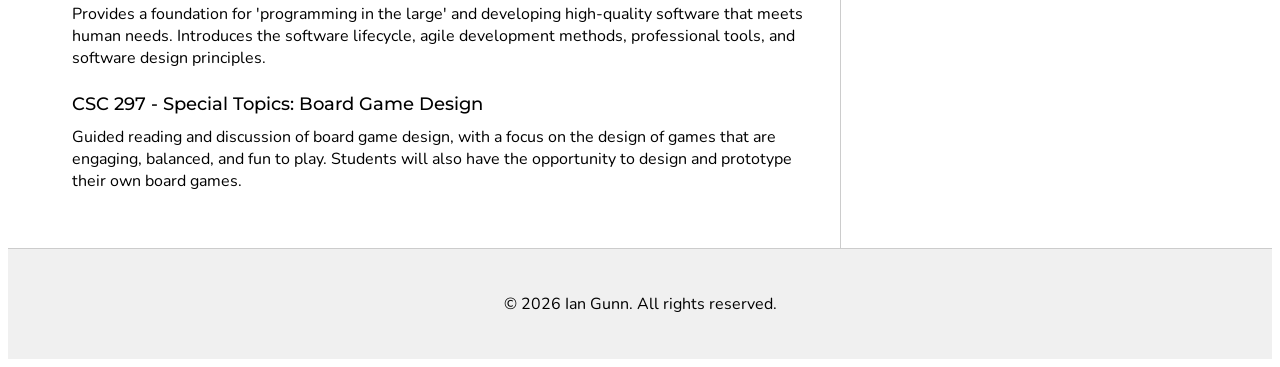
==== commit 62033074: "Version of website to be turned in for CS 324" ====
--- a/index.html
+++ b/index.html
@@ -6,7 +6,7 @@
 
     <!-- Site Info -->
     <title>Ian Gunn - Portfolio</title>
-    <meta name="description" content="Ian Gunn - Indie game designer and developer with a passion for creating engaging and immersive gaming experiences. Also interested in the unique challenges present within the cybersecurity field.">
+    <meta name="description" content="Ian Gunn - Indie game designer and developer with a passion for creating engaging and immersive gaming experiences. Also interested in the unique challenges present within the cybersecurity field. I enjoy pouring one hundred percent of myself into projects that challenge me to learn new skills and collaborate with others. ">
     <meta name="author" content="Ian Gunn">
 
     <!-- Open Graph Tags: The title of the page for social media sharing. It can match the title tag or be more descriptive. -->
@@ -73,12 +73,12 @@
                 <ul class="inline-list flex-responsive">
                   
                     <li>
-                      <a href="mailto:gunnian@grinnell.edu">gunnian@grinnell.edu</a>
+                      <a href="mailto:23ian.gunn@gmail.com">23ian.gunn@gmail.com</a>
                     </li>
                   
                   
                     <li>
-                      <a href="tel:+4143990675">414-399-0675</a>
+                      <a href="tel:++1 4143990675">+1 414-399-0675</a>
                     </li>
                   
                   <li>Grinnell, IA, USA</li>
@@ -108,9 +108,29 @@
                     </a>
                   </li>
                 
+                  <li>
+                    <a href="https://www.linkedin.com/in/ian-gunn-12a76b317"
+                       rel="noopener noreferrer"
+                       aria-label="LinkedIn"
+                       class="link-with-icon">
+                      <svg aria-hidden="true"
+     xmlns="http://www.w3.org/2000/svg"
+     role="img"
+     width="16"
+     height="16"
+     fill="currentColor"
+     class="bi bi-linkedin"
+     viewBox="0 0 16 16">
+  <path d="M0 1.146C0 .513.526 0 1.175 0h13.65C15.474 0 16 .513 16 1.146v13.708c0 .633-.526 1.146-1.175 1.146H1.175C.526 16 0 15.487 0 14.854zm4.943 12.248V6.169H2.542v7.225zm-1.2-8.212c.837 0 1.358-.554 1.358-1.248-.015-.709-.52-1.248-1.342-1.248S2.4 3.226 2.4 3.934c0 .694.521 1.248 1.327 1.248zm4.908 8.212V9.359c0-.216.016-.432.08-.586.173-.431.568-.878 1.232-.878.869 0 1.216.662 1.216 1.634v3.865h2.401V9.25c0-2.22-1.184-3.252-2.764-3.252-1.274 0-1.845.7-2.165 1.193v.025h-.016l.016-.025V6.169h-2.4c.03.678 0 7.225 0 7.225z" />
+</svg>
+
+                      LinkedIn
+                    </a>
+                  </li>
+                
               </ul>
             
-            <p class="header-summary">Indie game designer and developer with a passion for creating engaging and immersive gaming experiences. Also interested in the unique challenges present within the cybersecurity field.</p>
+            <p class="header-summary">Indie game designer and developer with a passion for creating engaging and immersive gaming experiences. Also interested in the unique challenges present within the cybersecurity field. I enjoy pouring one hundred percent of myself into projects that challenge me to learn new skills and collaborate with others. </p>
           </div>
         </div>
       </div>
@@ -453,10 +473,15 @@
                   </h3>
                   <p class="section-label">Grinnell, IA, USA</p>
                   
+                    <h4>Degrees</h4>
+                    <ul>
+                      <li>Bachelor of Science in Computer Science</li><li>Bachelor of Science in Psychology</li>
+                    </ul>
+                  
                   
                     <h4>Honors</h4>
                     <ul>
-                      <li>Founder&#39;s Scholarship</li><li>Grinnell College Scholarship</li><li>Harry Hopkins 1912 Grant</li><li>Nancy E. Postma &#39;52 Memorial Scholarship</li><li>MLK Jr. Scholarship</li><li>Inducted into Chi Alpha Sigma</li><li>Nominated for the Marie Nesbitt Promise Prize</li>
+                      <li>Founder&#39;s Scholarship</li><li>Grinnell College Scholarship</li><li>Harry Hopkins 1912 Grant</li><li>Nancy E. Postma &#39;52 Memorial Scholarship</li><li>MLK Jr. Scholarship</li><li>Inducted into Chi Alpha Sigma</li><li>Nominated for the Marie Nesbitt Promise Prize</li><li>One of 250 selected to attend the NCAA Student Athlete Leadership Conference in 2025</li>
                     </ul>
                   
                   
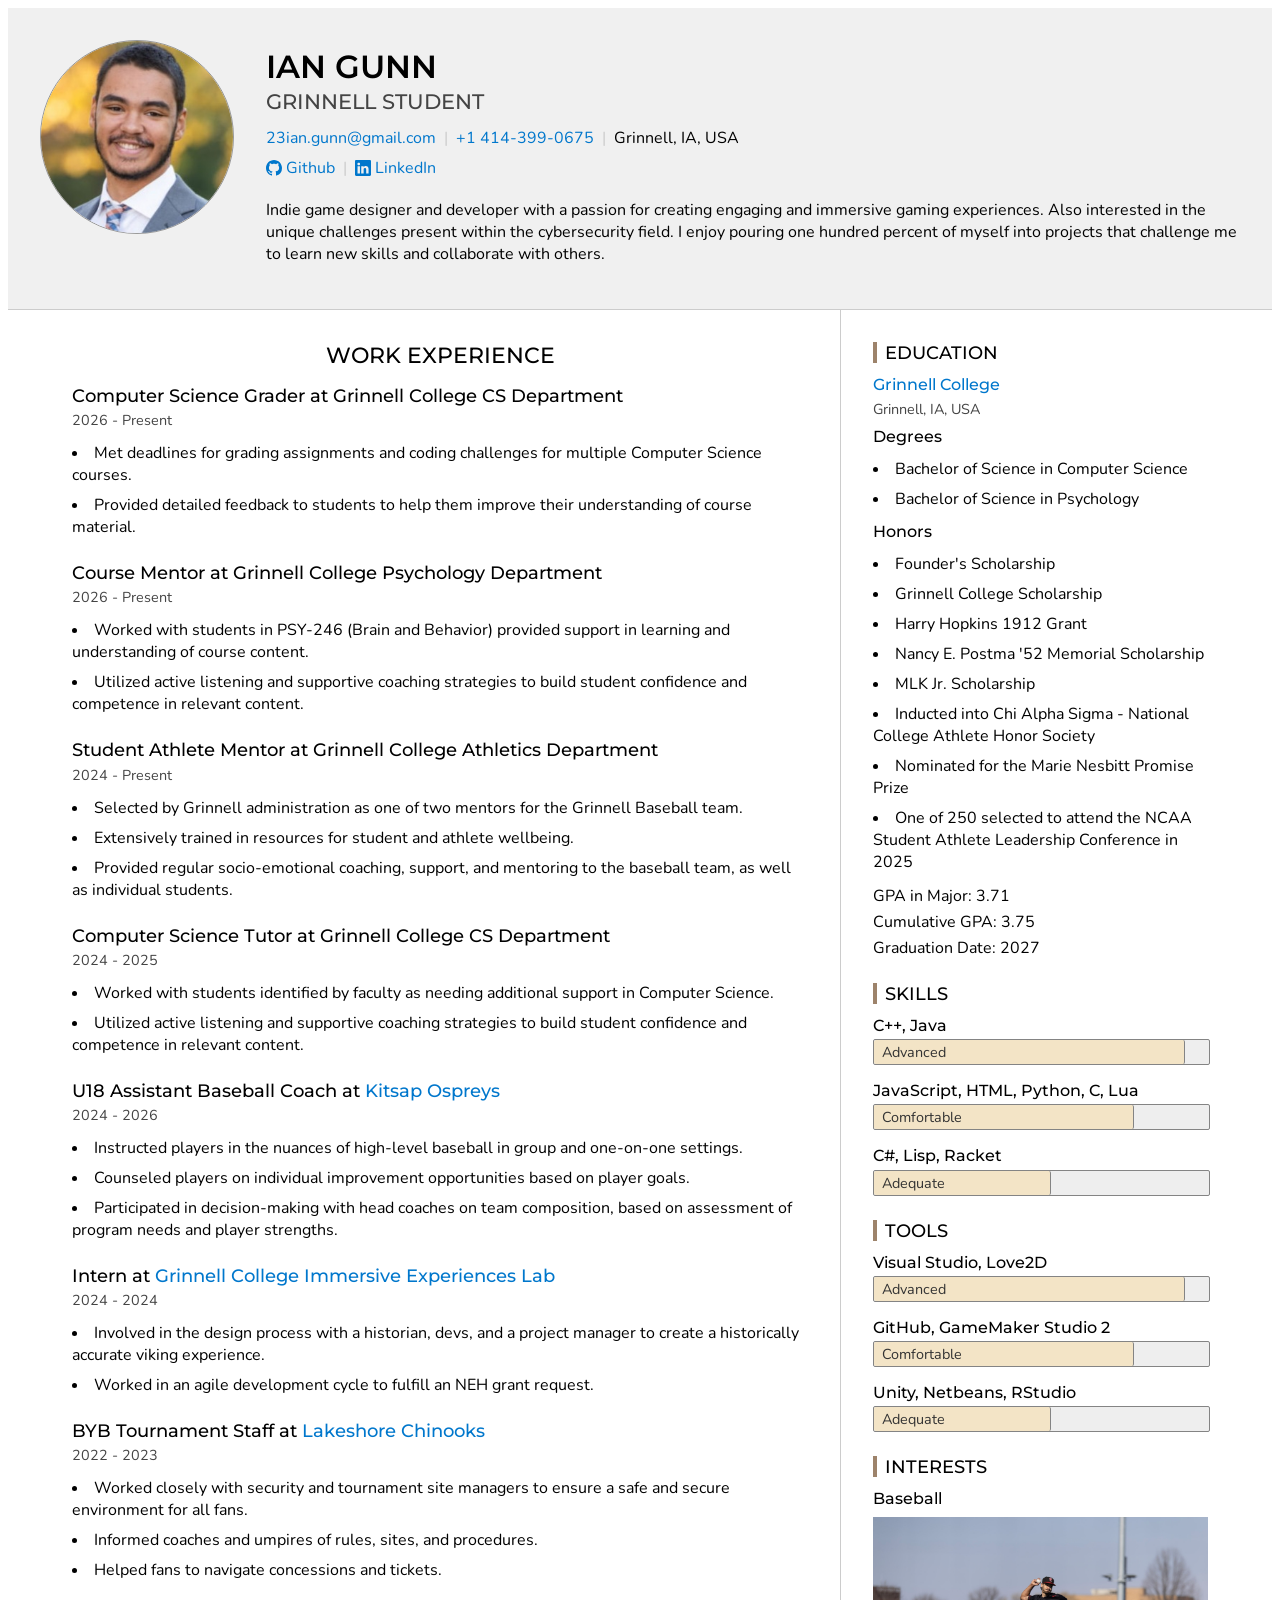
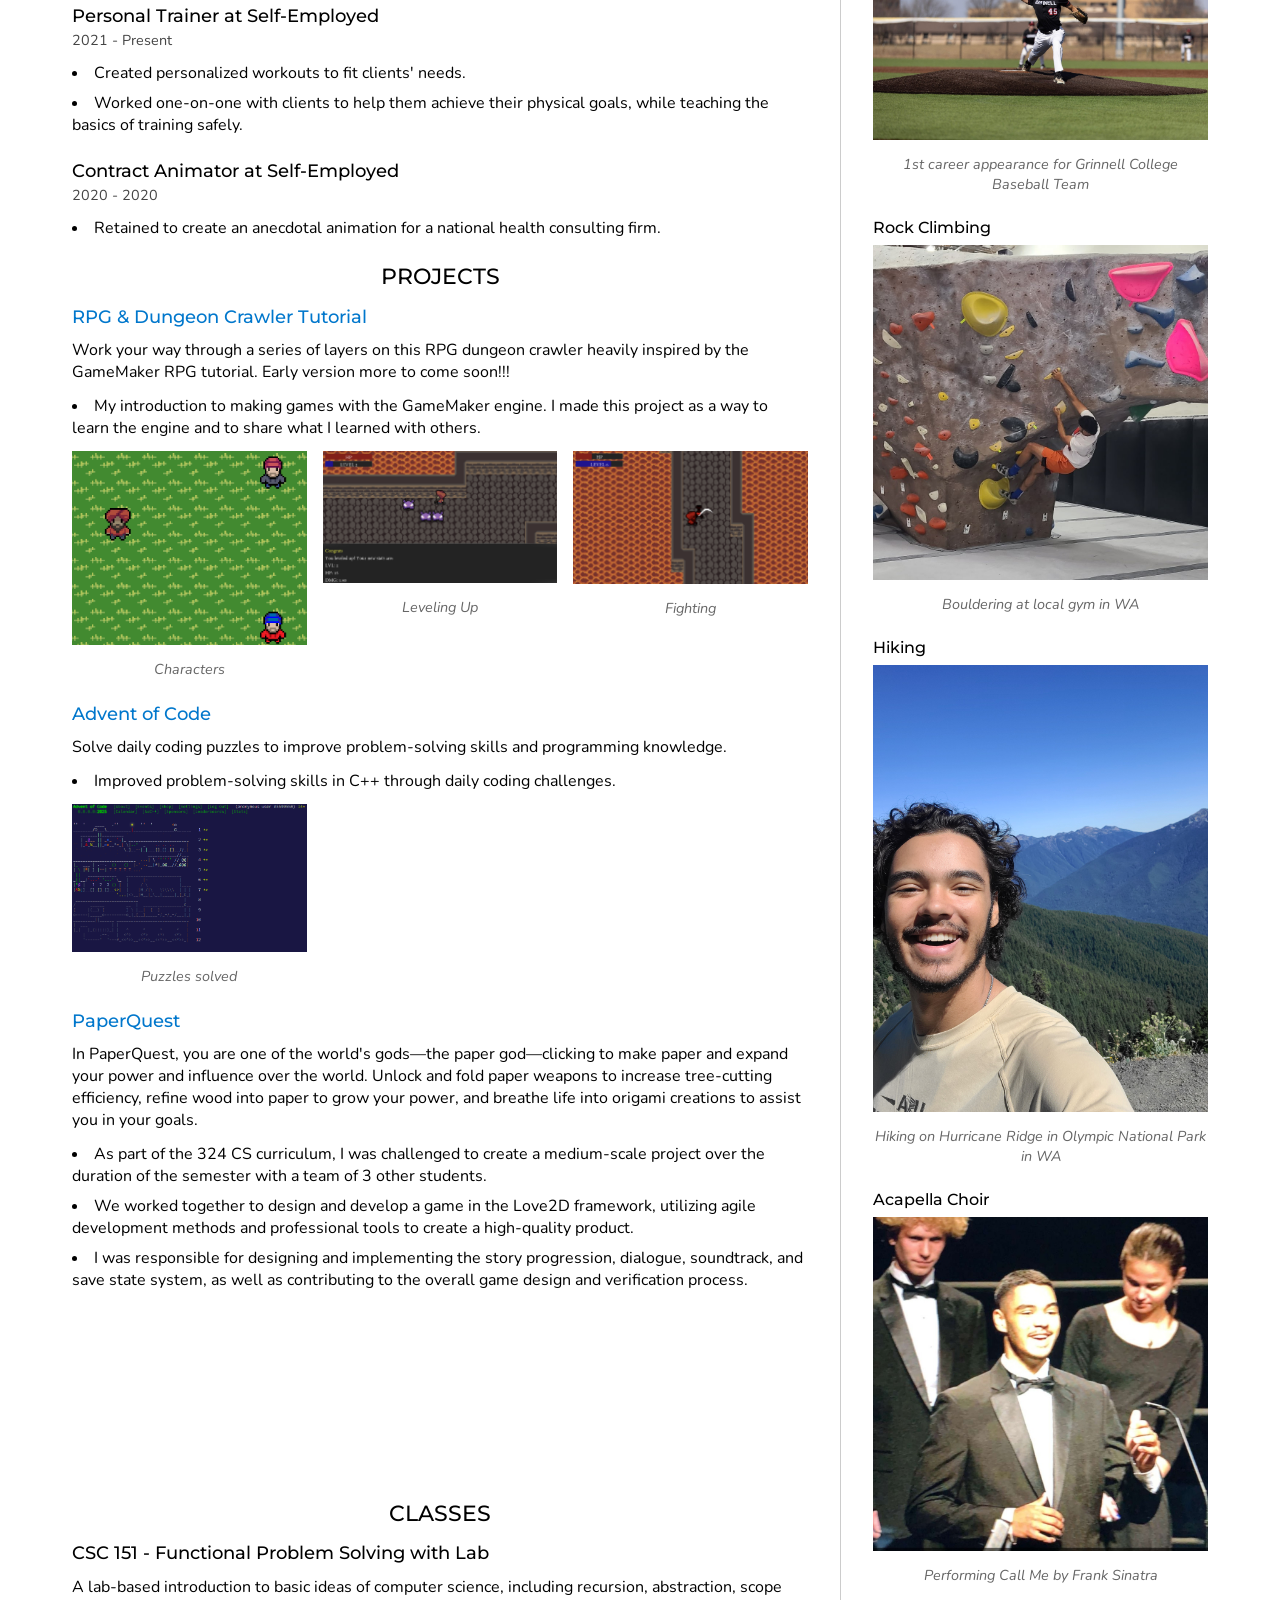
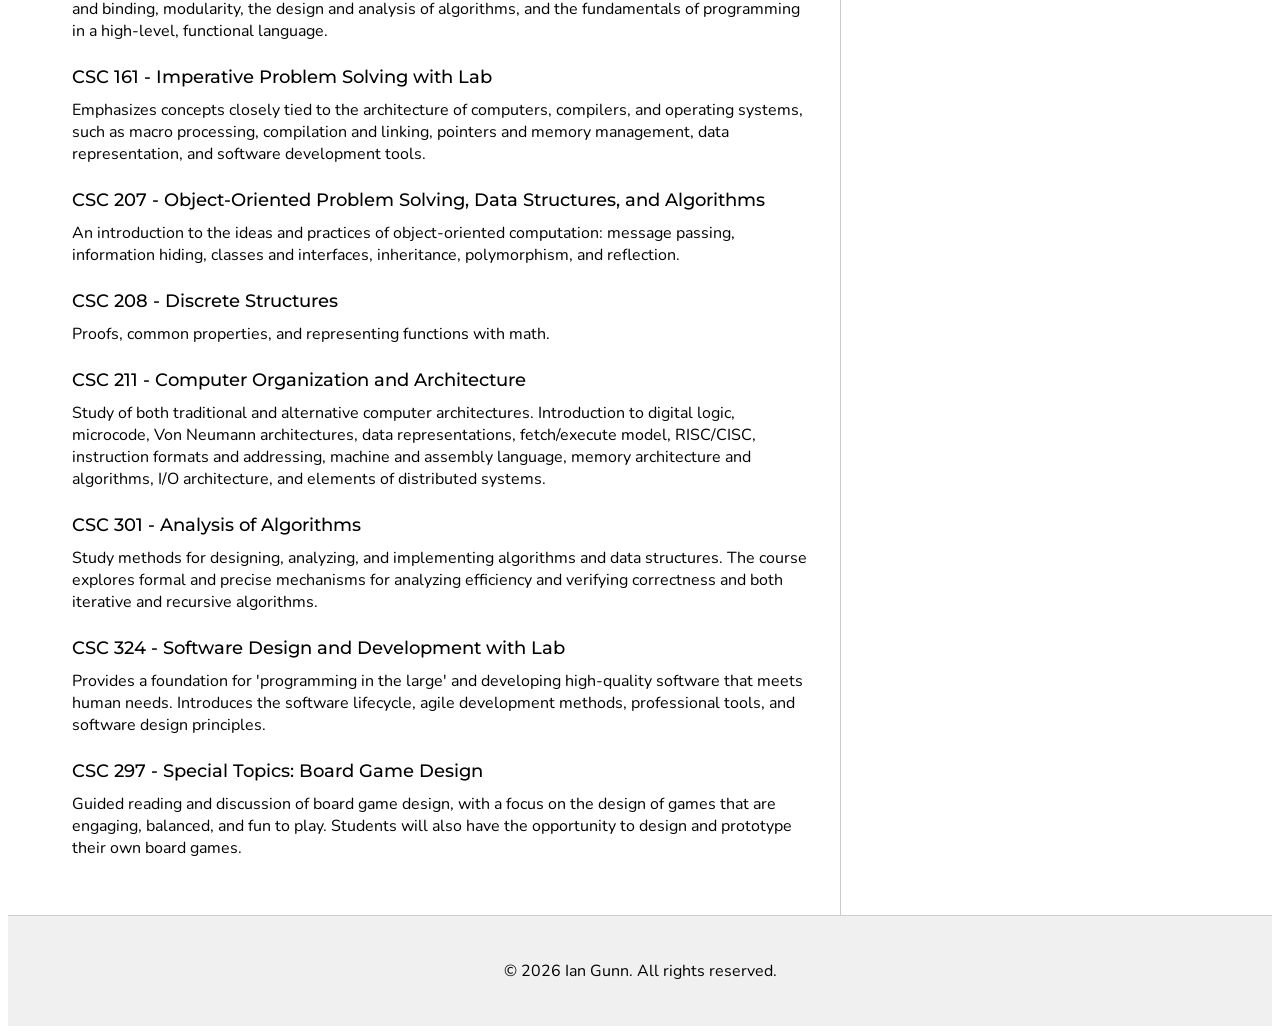
==== commit 30d44f21: "Add PSY-246 Course Mentor position" ====
--- a/index.html
+++ b/index.html
@@ -163,6 +163,23 @@
                 <section>
                   <h3>
                     
+                      Course Mentor at Grinnell College Psychology Department
+                    
+                  </h3>
+                  
+                    <p class="section-label">2026 - Present</p>
+                  
+                  
+                  
+                    <ul>
+                      <li>Worked with students in PSY-246 (Brain and Behavior) provided support in learning and understanding of course content.</li><li>Utilized active listening and supportive coaching strategies to build student confidence and competence in relevant content.</li>
+                    </ul>
+                  
+                </section>
+              
+                <section>
+                  <h3>
+                    
                       Student Athlete Mentor at Grinnell College Athletics Department
                     
                   </h3>
@@ -327,6 +344,7 @@
                       
                     </div>
                   
+                  
                 </section>
               
                 <section>
@@ -354,6 +372,29 @@
                       
                     </div>
                   
+                  
+                </section>
+              
+                <section>
+                  <h3>
+                    
+                      <a href="https://github.com/orgs/Idle-Devs-Progress-is-Optional/repositories">PaperQuest</a>
+                    
+                  </h3>
+                  <p>In PaperQuest, you are one of the world&#39;s gods—the paper god—clicking to make paper and expand your power and influence over the world. Unlock and fold paper weapons to increase tree-cutting efficiency, refine wood into paper to grow your power, and breathe life into origami creations to assist you in your goals.</p>
+                  
+                    <ul>
+                      <li>As part of the 324 CS curriculum, I was challenged to create a medium-scale project over the duration of the semester with a team of 3 other students.</li><li>We worked together to design and develop a game in the Love2D framework, utilizing agile development methods and professional tools to create a high-quality product.</li><li>I was responsible for designing and implementing the story progression, dialogue, soundtrack, and save state system, as well as contributing to the overall game design and verification process.</li>
+                    </ul>
+                  
+                  
+                  
+                    <div class="widgets">
+                      
+                        <iframe frameborder="0" src="https://itch.io/embed/4467098?linkback=true&amp;bg_color=FFF6E9&amp;fg_color=403F4A&amp;link_color=80492F&amp;border_color=cfaa8e" width="552" height="167"><a href="https://idledevs.itch.io/paperquest">PaperQuest by Idle Devs: Progress is Optional</a></iframe>
+                      
+                    </div>
+                  
                 </section>
               
             </section>
@@ -481,7 +522,7 @@
                   
                     <h4>Honors</h4>
                     <ul>
-                      <li>Founder&#39;s Scholarship</li><li>Grinnell College Scholarship</li><li>Harry Hopkins 1912 Grant</li><li>Nancy E. Postma &#39;52 Memorial Scholarship</li><li>MLK Jr. Scholarship</li><li>Inducted into Chi Alpha Sigma</li><li>Nominated for the Marie Nesbitt Promise Prize</li><li>One of 250 selected to attend the NCAA Student Athlete Leadership Conference in 2025</li>
+                      <li>Founder&#39;s Scholarship</li><li>Grinnell College Scholarship</li><li>Harry Hopkins 1912 Grant</li><li>Nancy E. Postma &#39;52 Memorial Scholarship</li><li>MLK Jr. Scholarship</li><li>Inducted into Chi Alpha Sigma - National College Athlete Honor Society</li><li>Nominated for the Marie Nesbitt Promise Prize</li><li>One of 250 selected to attend the NCAA Student Athlete Leadership Conference in 2025</li>
                     </ul>
                   
                   
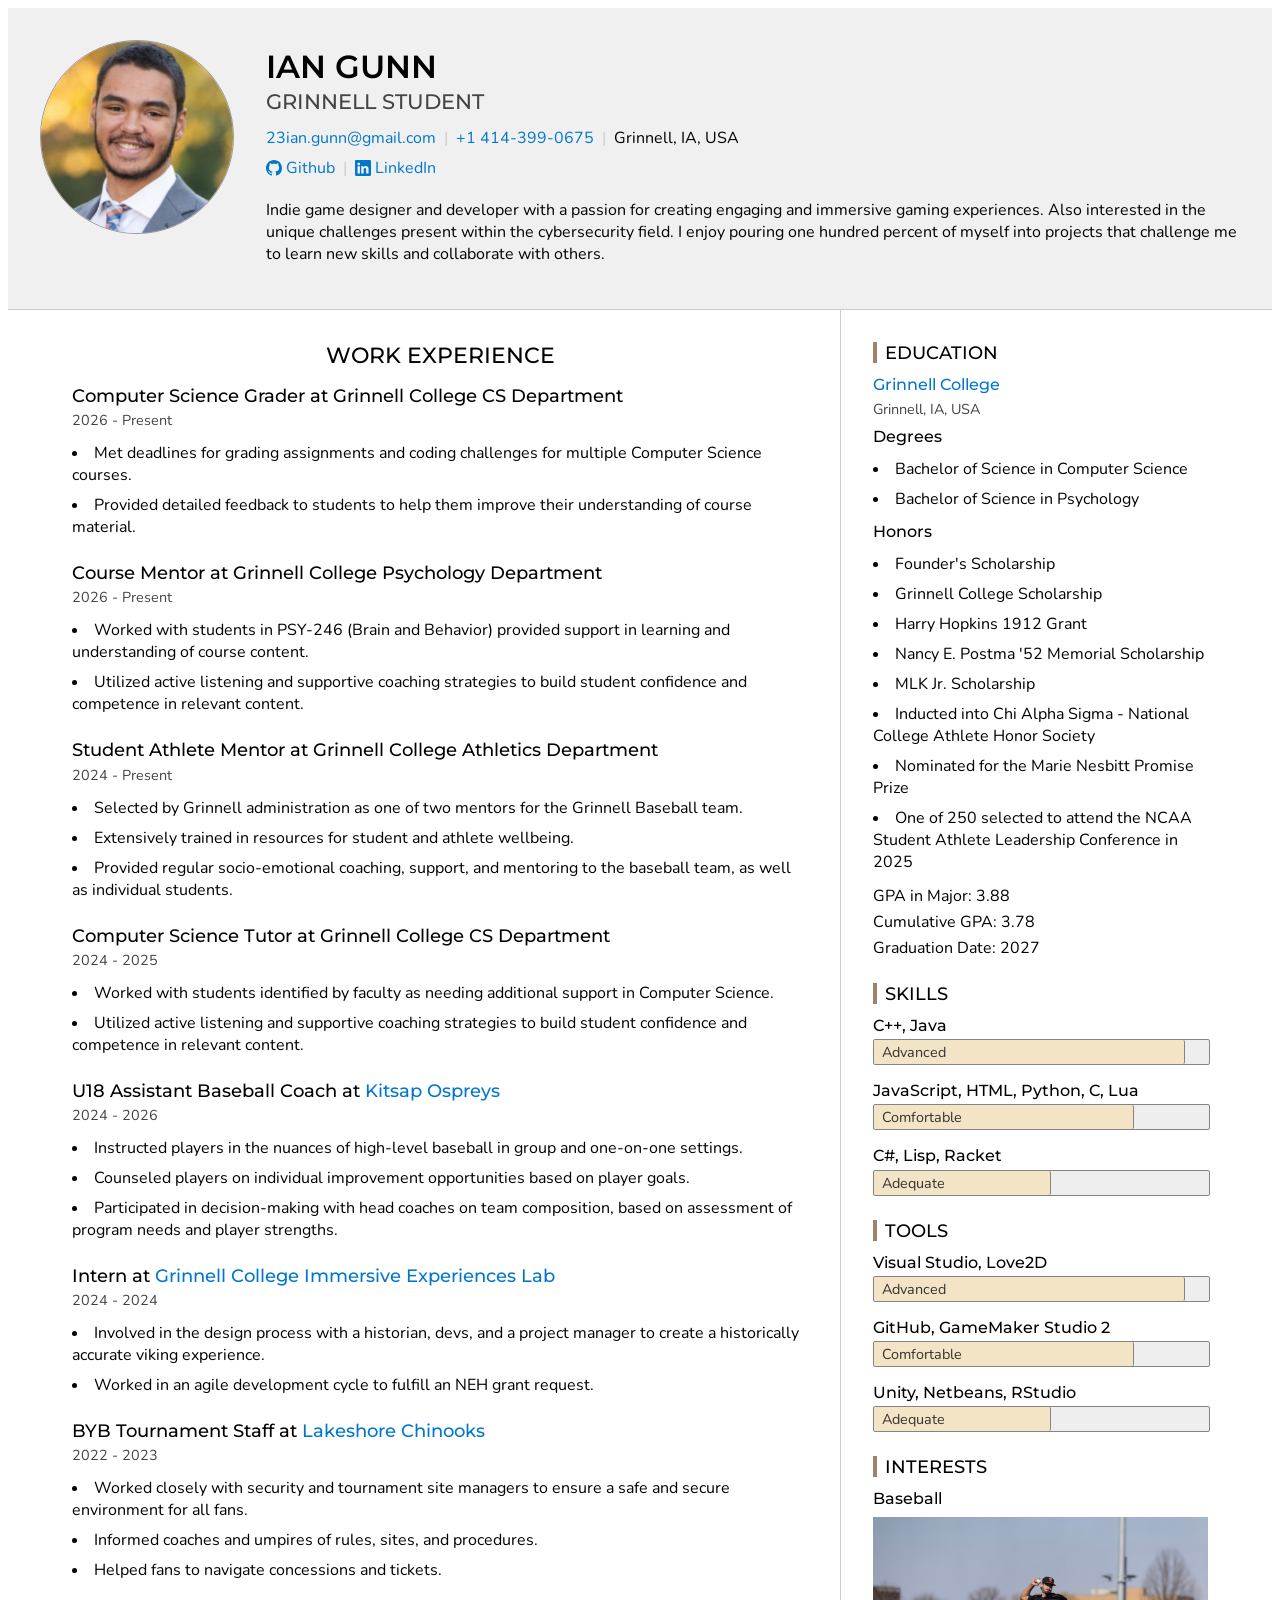
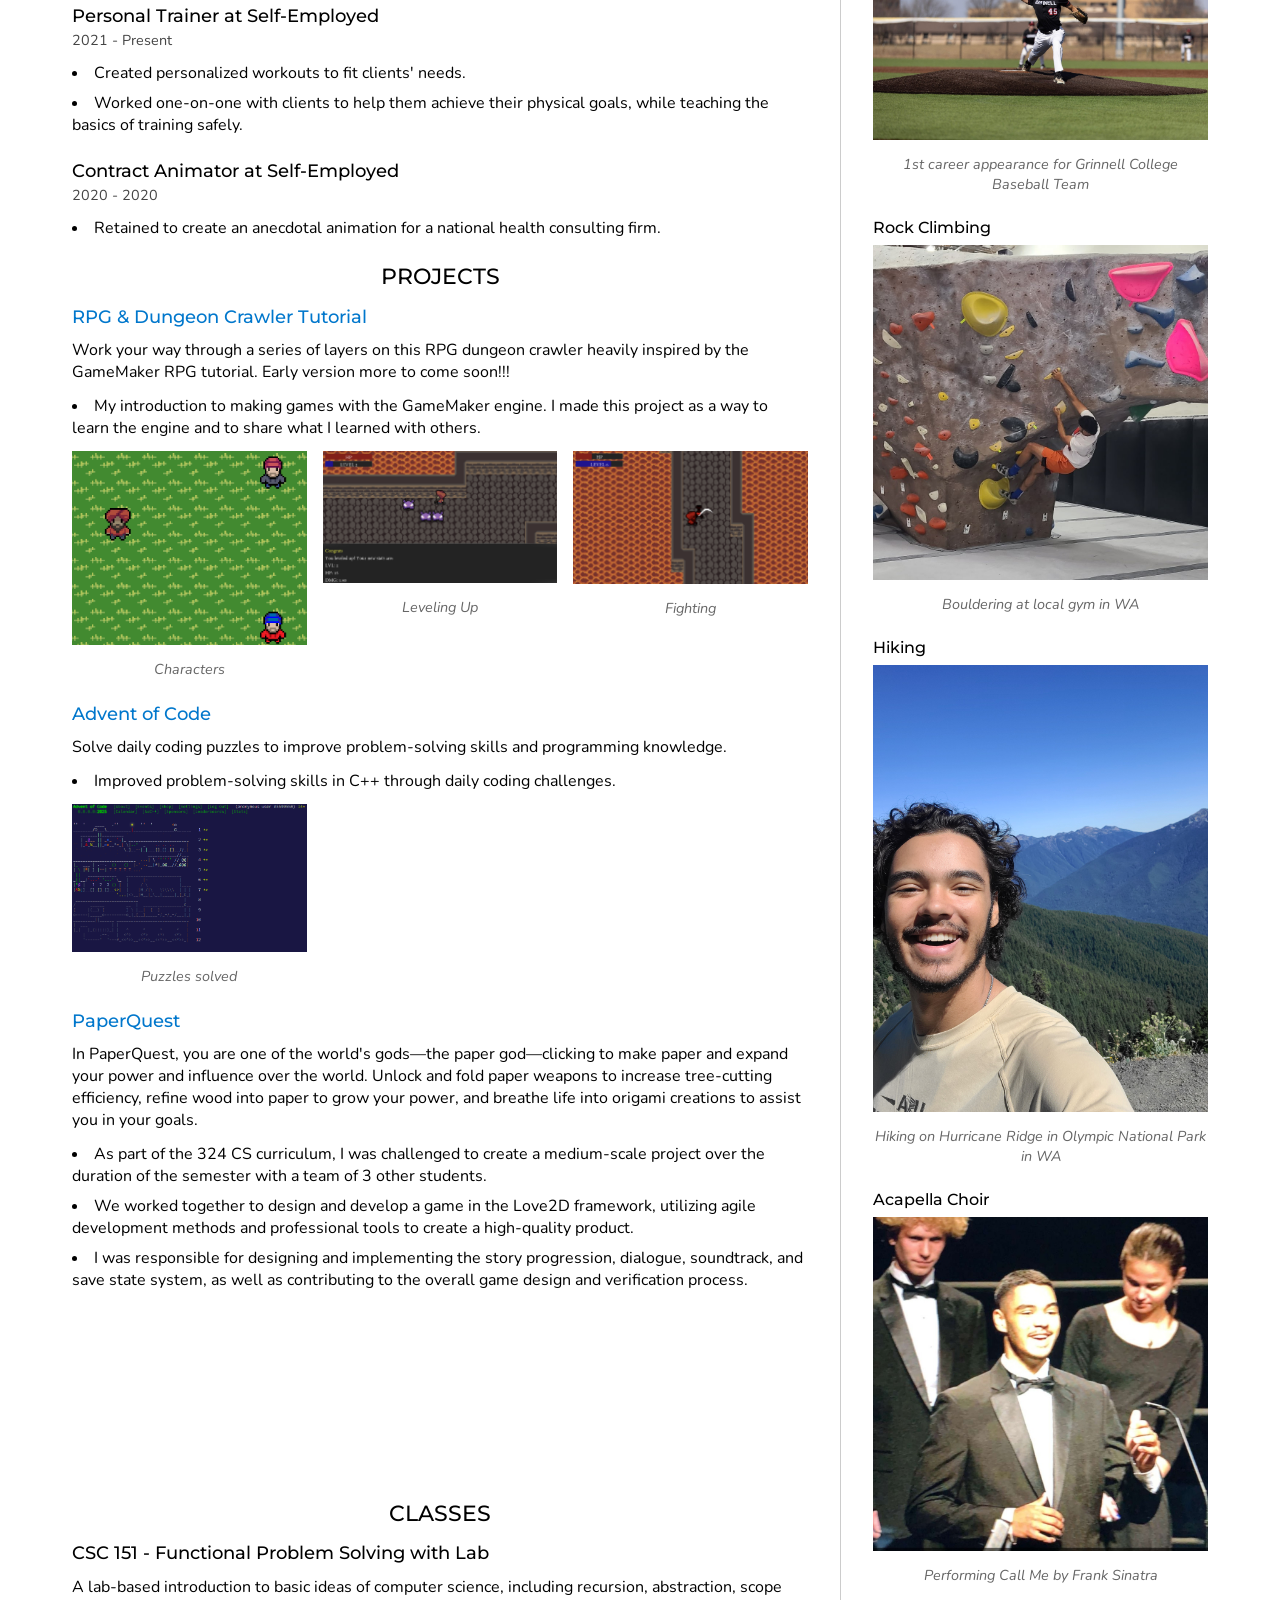
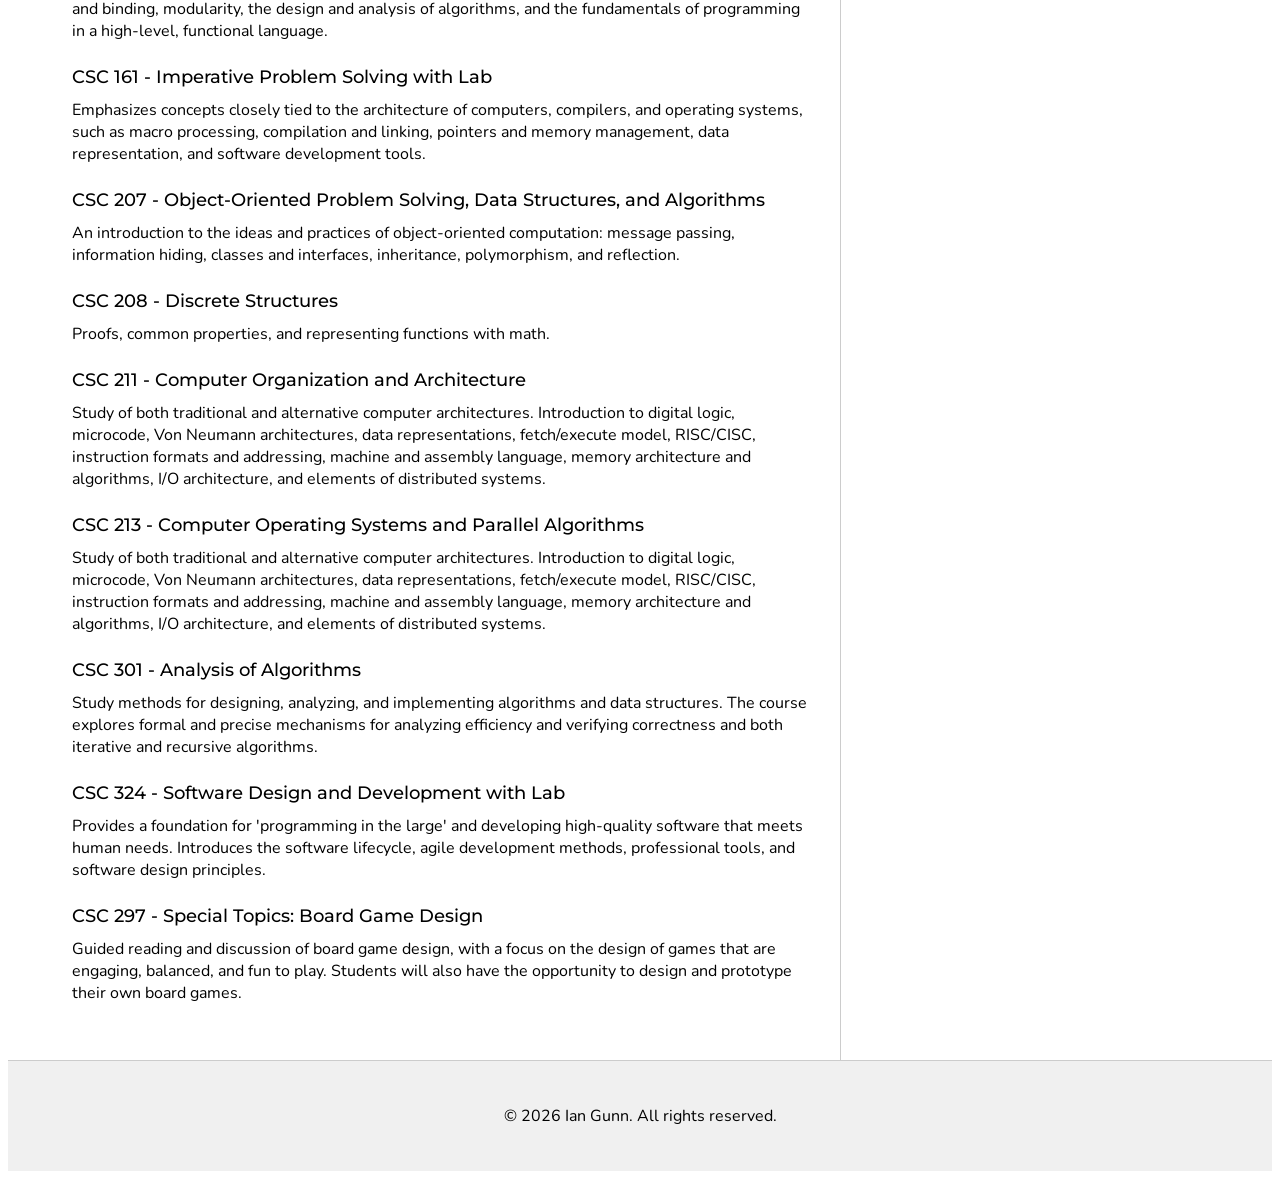
==== commit 97d6c5cf: "Add current gpa" ====
--- a/index.html
+++ b/index.html
@@ -462,6 +462,17 @@
                 <section>
                   <h3>
                     
+                      CSC 213 - Computer Operating Systems and Parallel Algorithms
+                    
+                  </h3>
+                  <p>Study of both traditional and alternative computer architectures. Introduction to digital logic, microcode, Von Neumann architectures, data representations, fetch/execute model, RISC/CISC, instruction formats and addressing, machine and assembly language, memory architecture and algorithms, I/O architecture, and elements of distributed systems.</p>
+                  
+                  
+                </section>
+              
+                <section>
+                  <h3>
+                    
                       CSC 301 - Analysis of Algorithms
                     
                   </h3>
@@ -527,8 +538,8 @@
                   
                   
                     <p>
-                      <span class="block">GPA in Major: 3.71</span>
-                      <span class="block">Cumulative GPA: 3.75</span>
+                      <span class="block">GPA in Major: 3.88</span>
+                      <span class="block">Cumulative GPA: 3.78</span>
                       <span class="block">Graduation Date: 2027</span>
                     </p>
                   
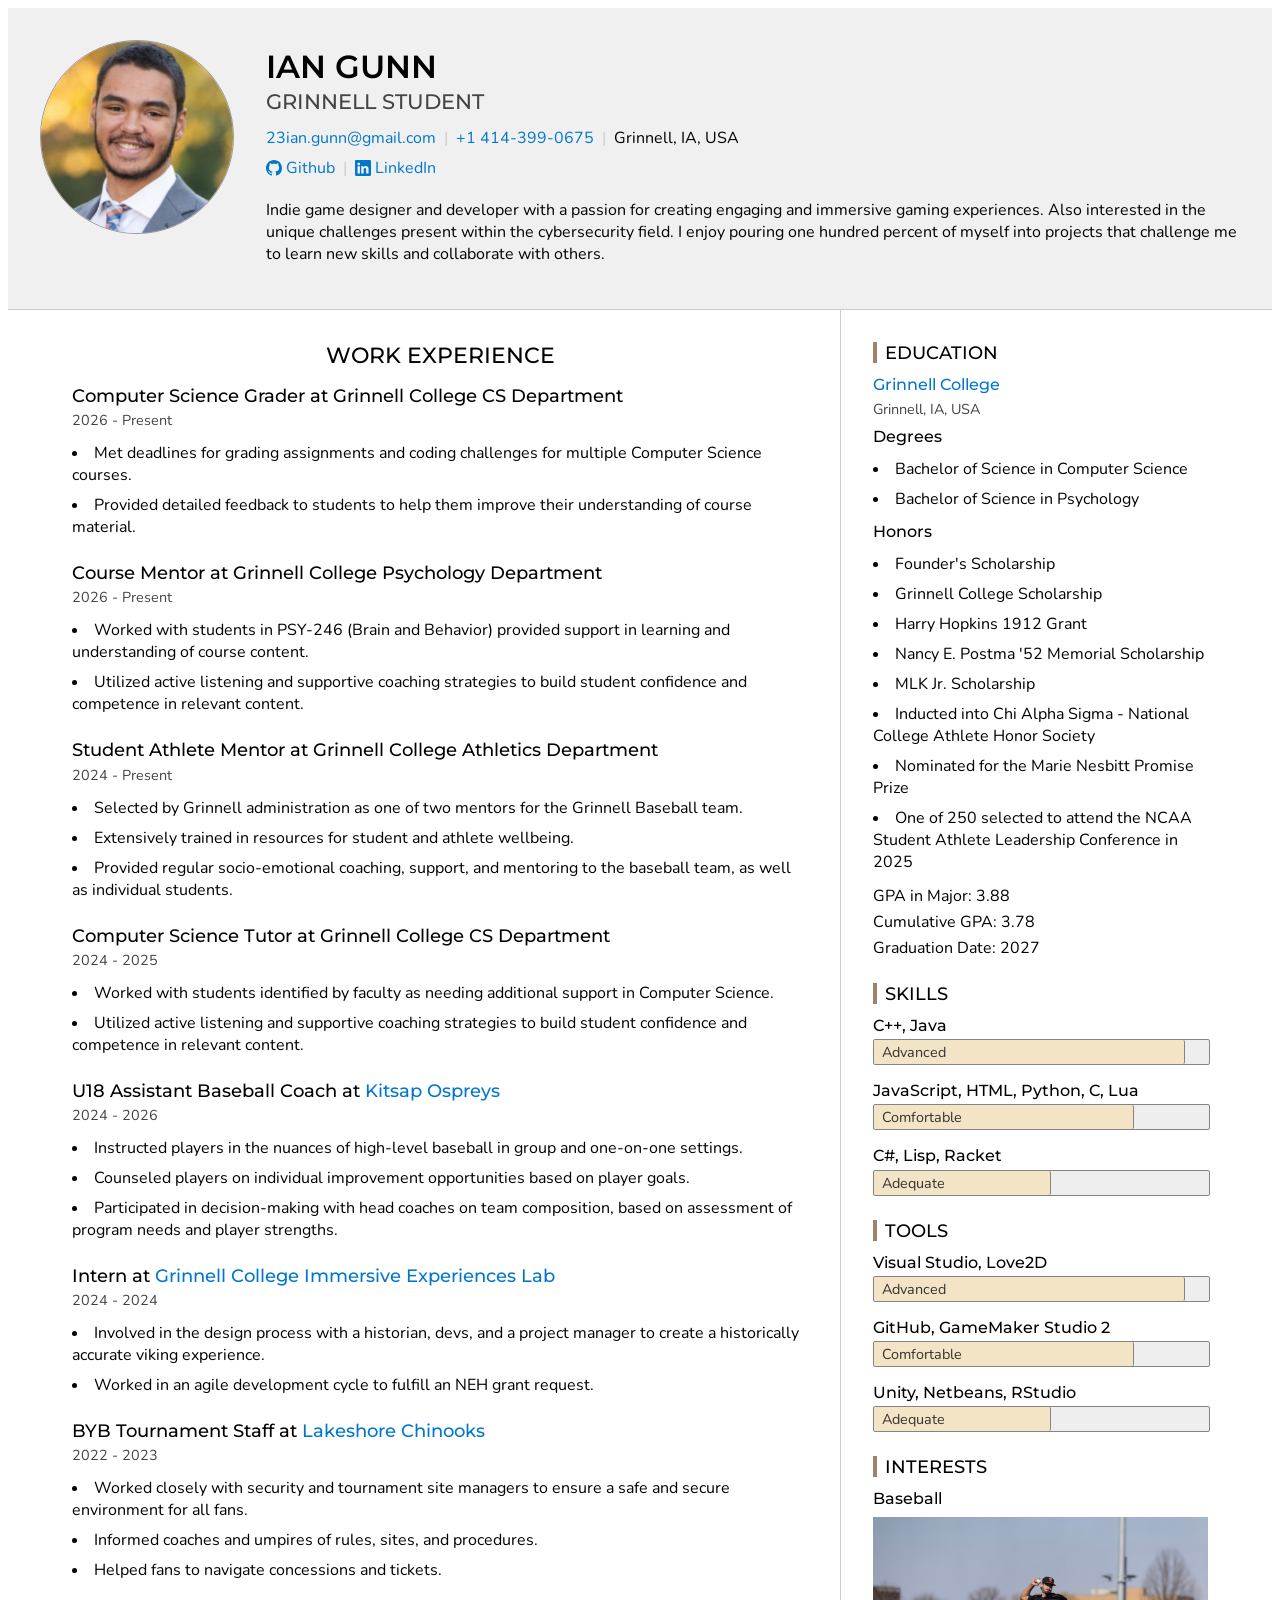
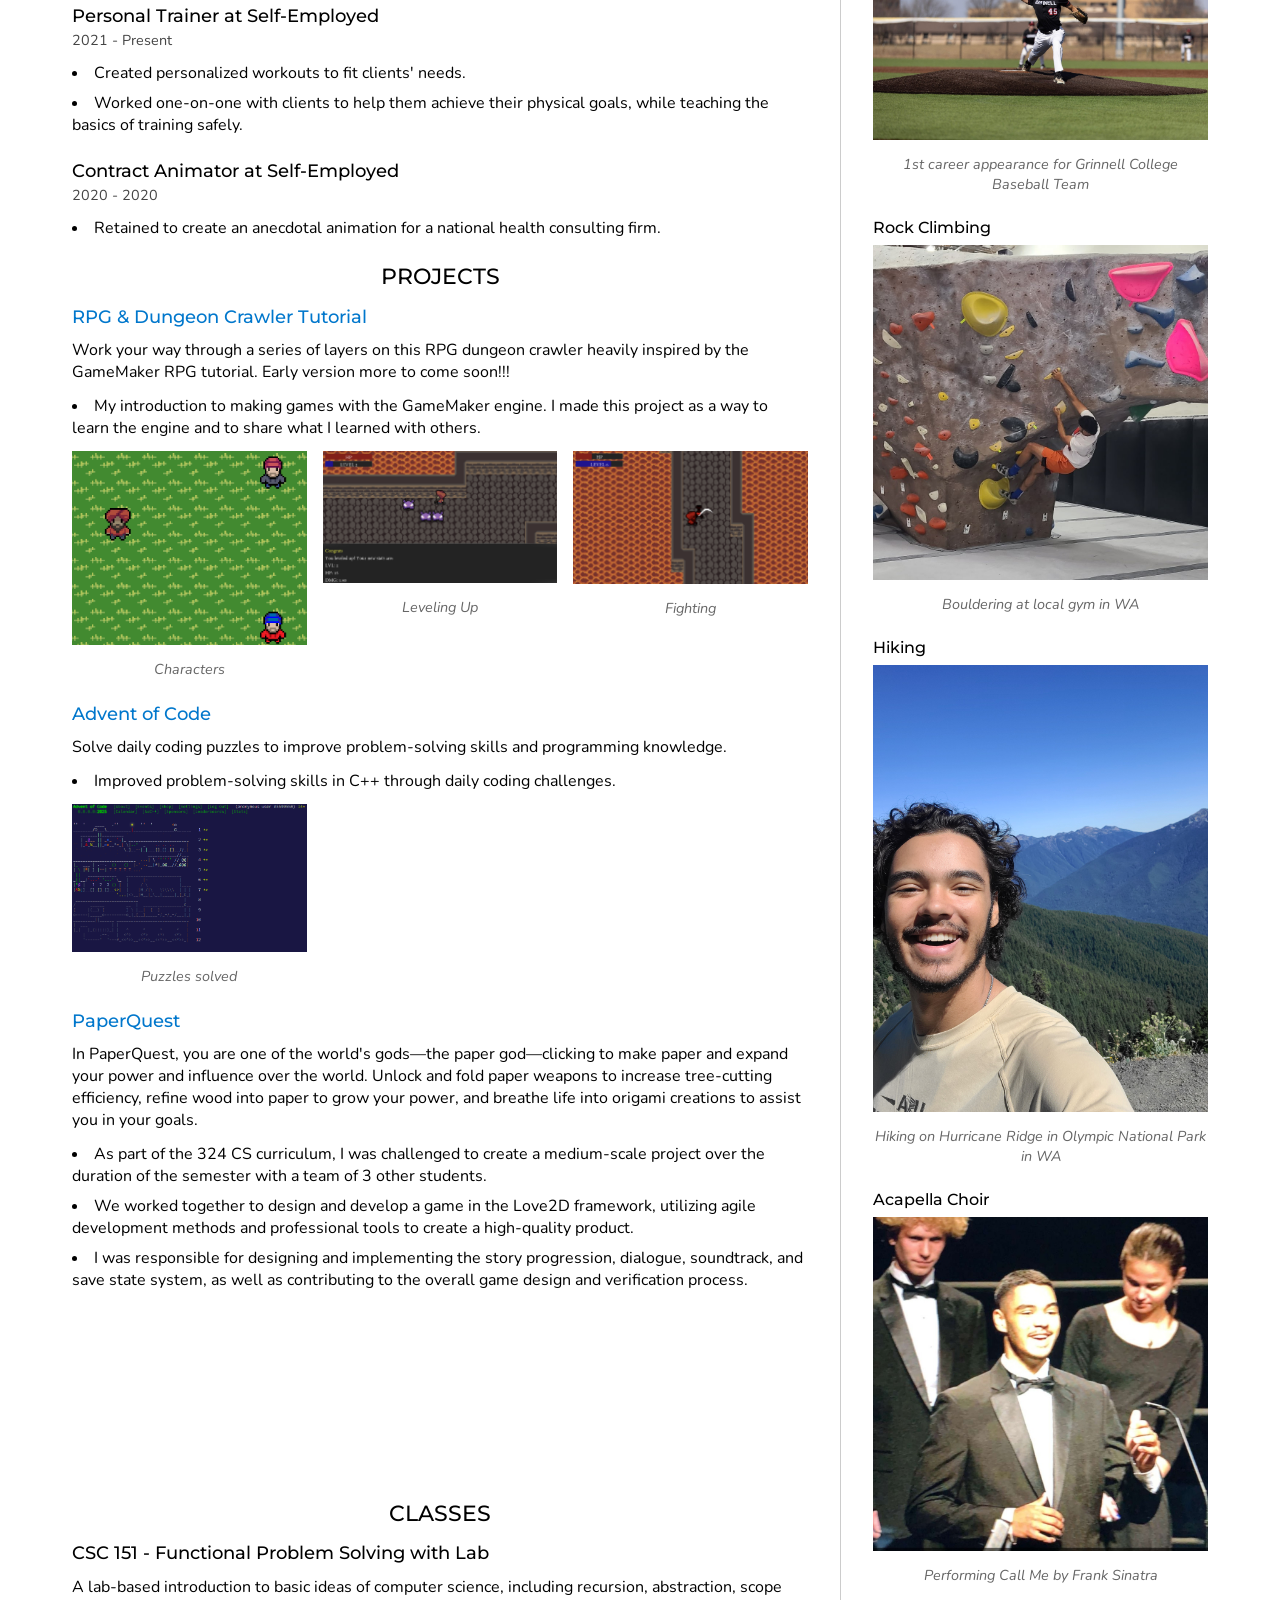
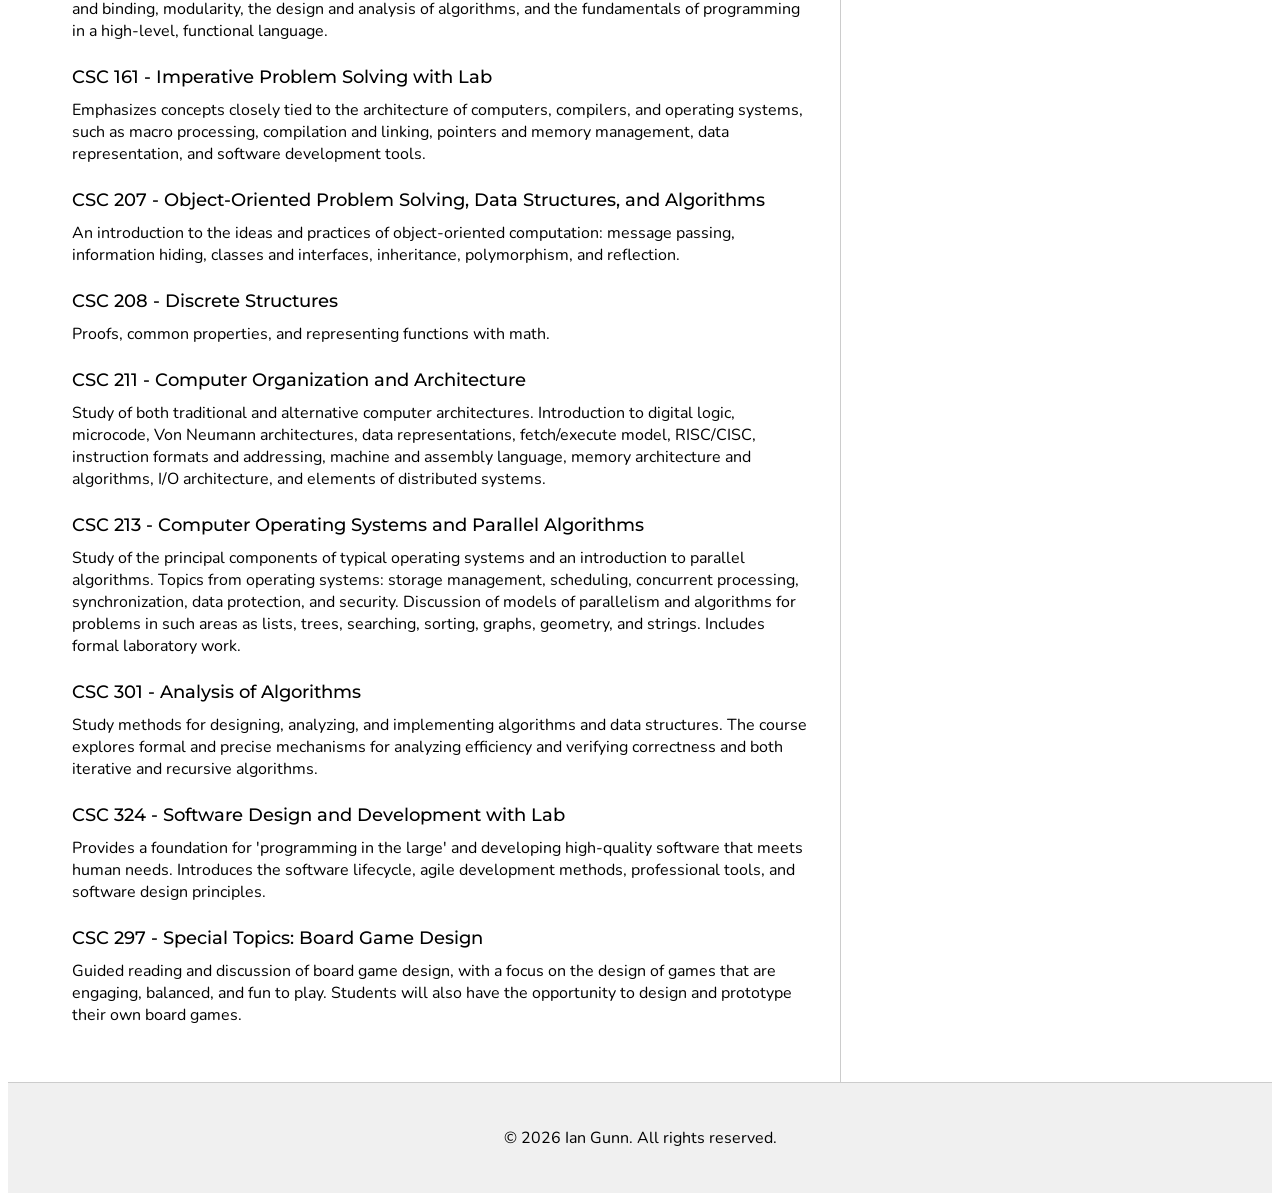
==== commit 771bf6d9: "Update summary for CSC 213 course" ====
--- a/index.html
+++ b/index.html
@@ -465,7 +465,7 @@
                       CSC 213 - Computer Operating Systems and Parallel Algorithms
                     
                   </h3>
-                  <p>Study of both traditional and alternative computer architectures. Introduction to digital logic, microcode, Von Neumann architectures, data representations, fetch/execute model, RISC/CISC, instruction formats and addressing, machine and assembly language, memory architecture and algorithms, I/O architecture, and elements of distributed systems.</p>
+                  <p>Study of the principal components of typical operating systems and an introduction to parallel algorithms. Topics from operating systems: storage management, scheduling, concurrent processing, synchronization, data protection, and security. Discussion of models of parallelism and algorithms for problems in such areas as lists, trees, searching, sorting, graphs, geometry, and strings. Includes formal laboratory work.</p>
                   
                   
                 </section>
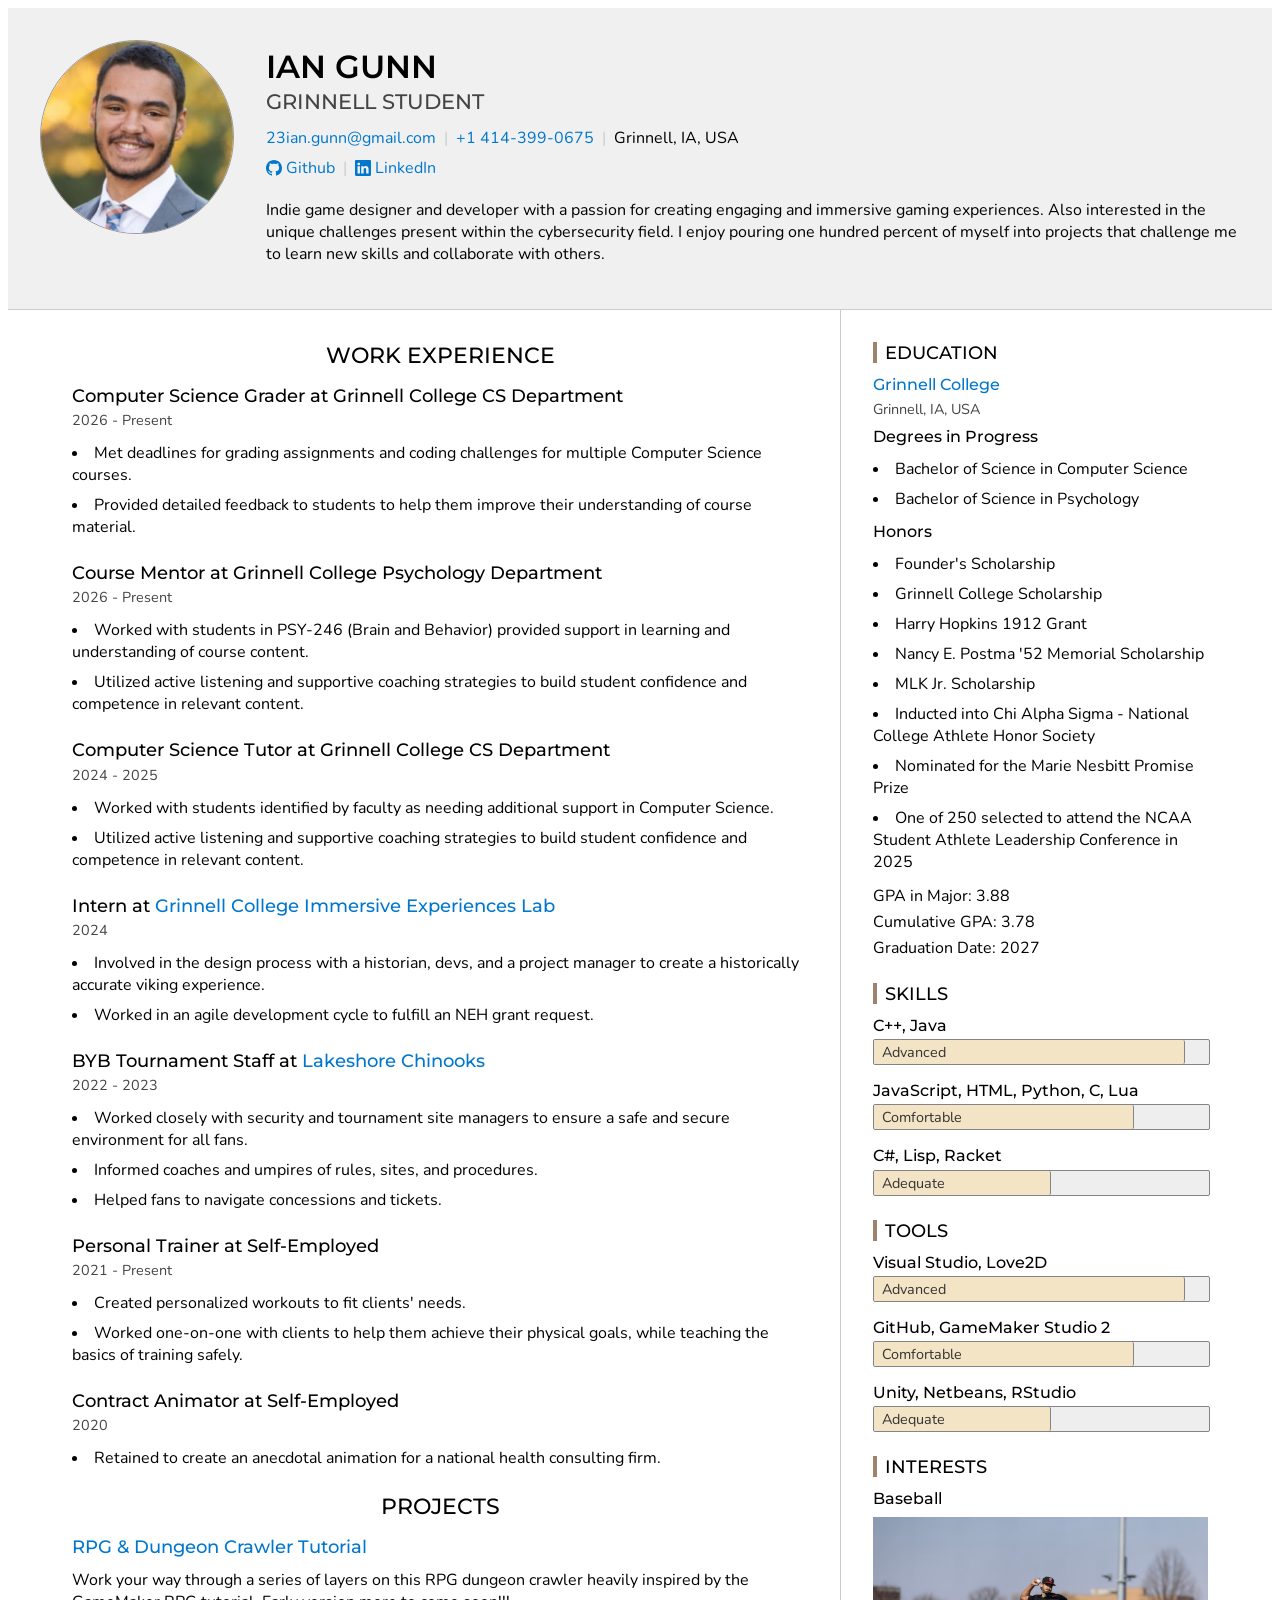
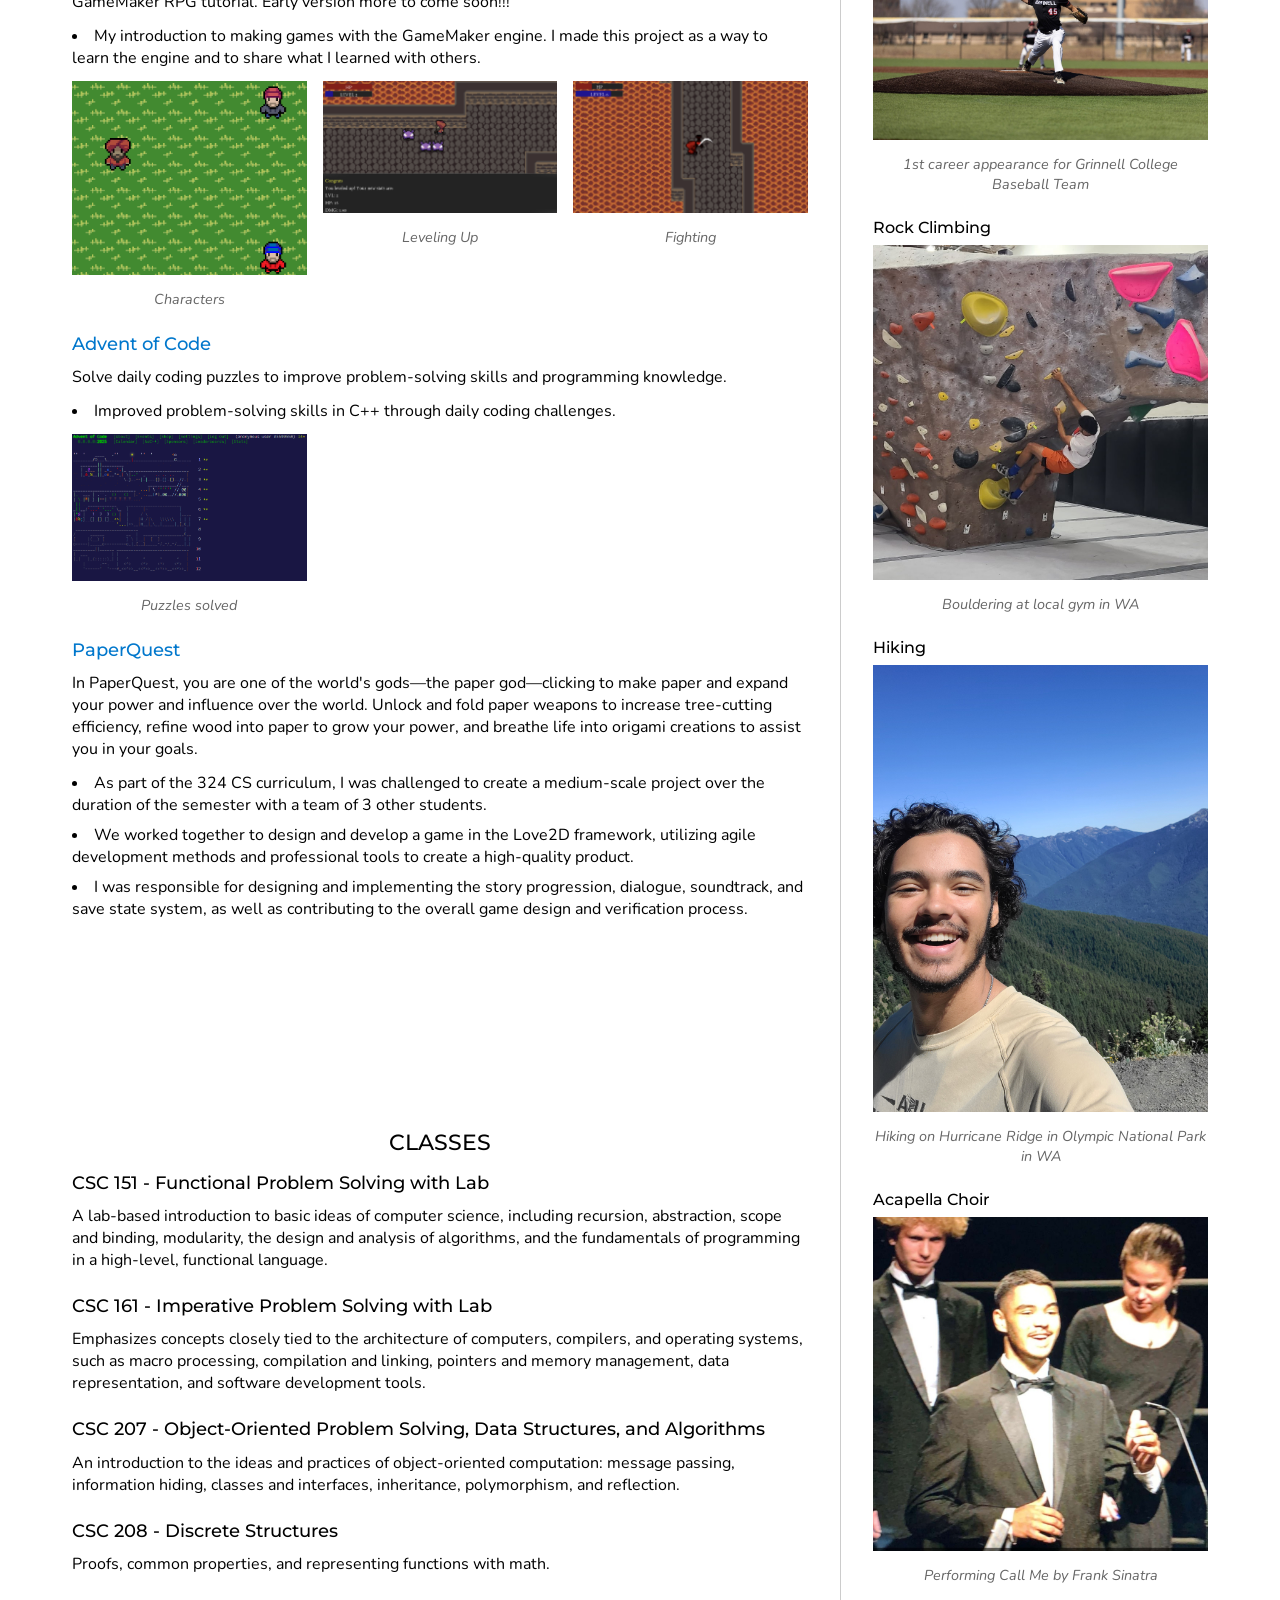
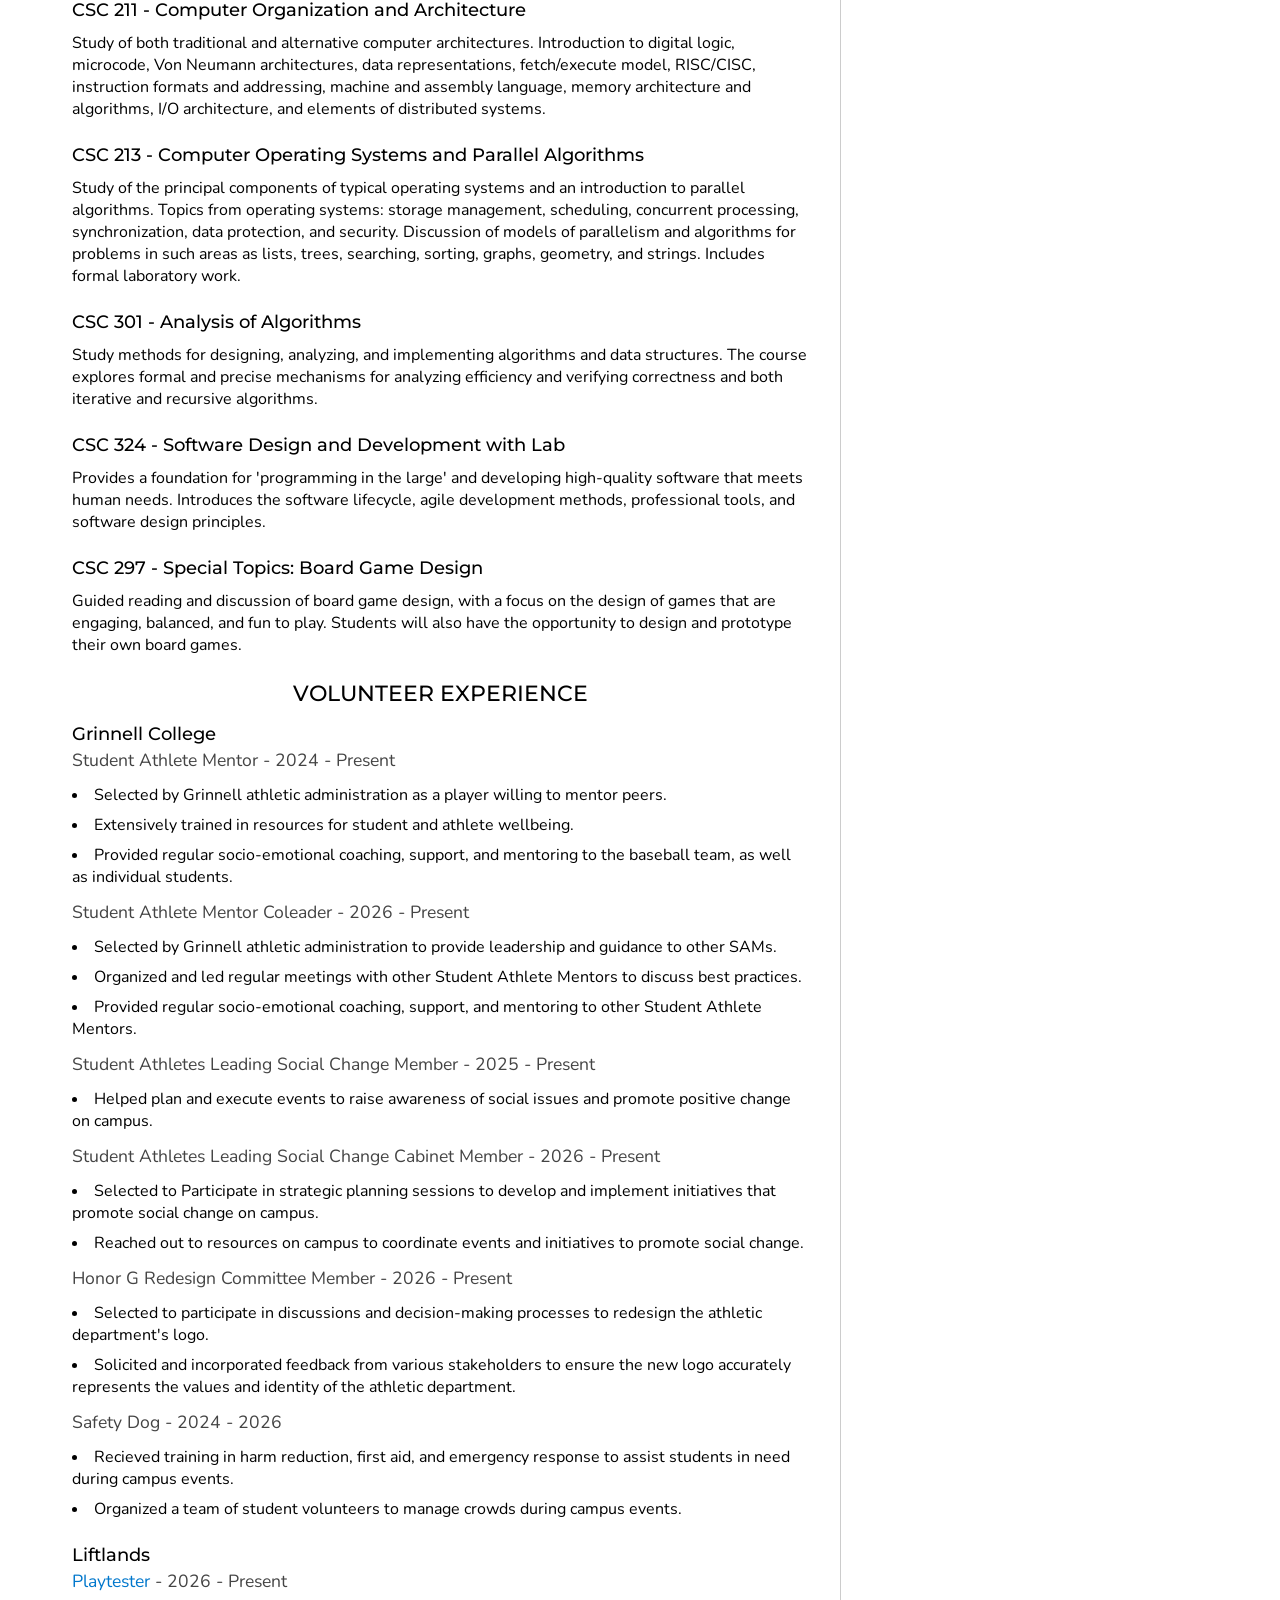
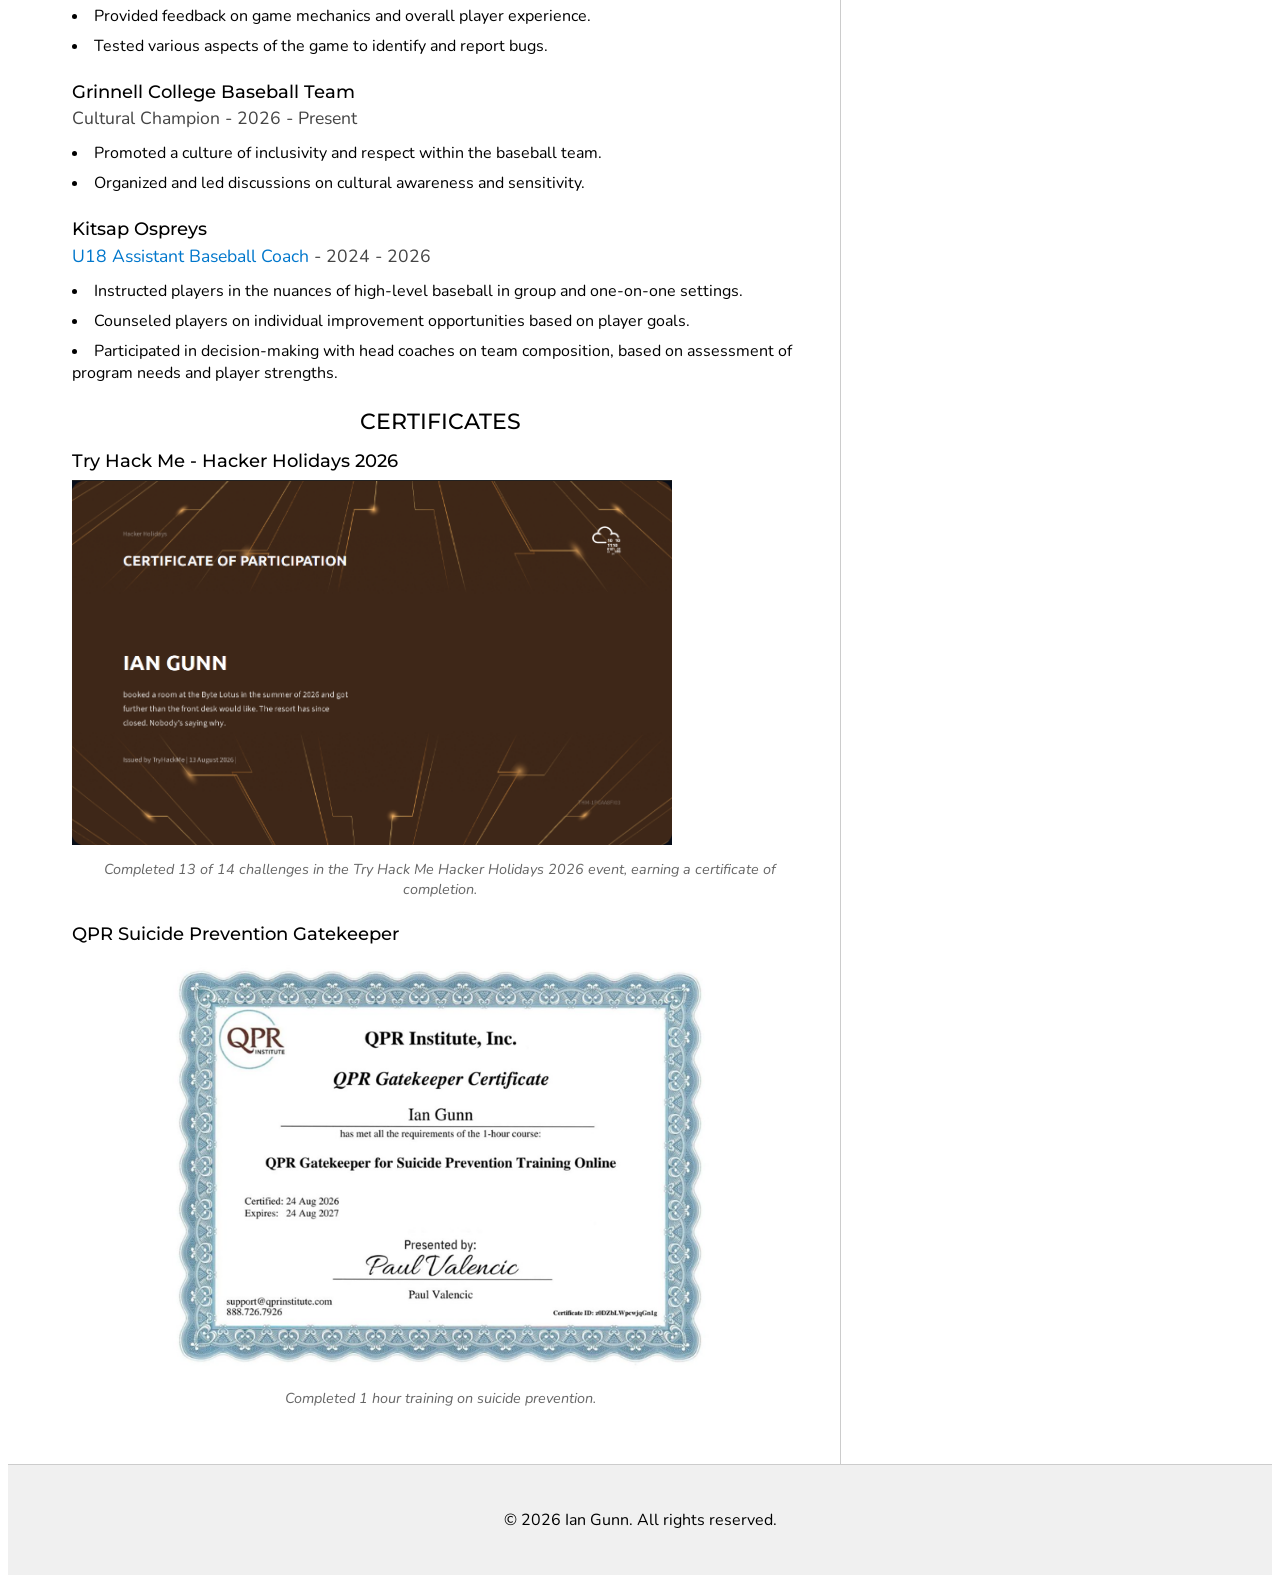
==== commit 2bfc3b6b: "Add clubs and reformat Volunteer Experiences" ====
--- a/index.html
+++ b/index.html
@@ -150,7 +150,9 @@
                     
                   </h3>
                   
-                    <p class="section-label">2026 - Present</p>
+                    
+                      <p class="section-label">2026 - Present</p>
+                    
                   
                   
                   
@@ -167,7 +169,9 @@
                     
                   </h3>
                   
-                    <p class="section-label">2026 - Present</p>
+                    
+                      <p class="section-label">2026 - Present</p>
+                    
                   
                   
                   
@@ -180,28 +184,13 @@
                 <section>
                   <h3>
                     
-                      Student Athlete Mentor at Grinnell College Athletics Department
-                    
-                  </h3>
-                  
-                    <p class="section-label">2024 - Present</p>
-                  
-                  
-                  
-                    <ul>
-                      <li>Selected by Grinnell administration as one of two mentors for the Grinnell Baseball team.</li><li>Extensively trained in resources for student and athlete wellbeing.</li><li>Provided regular socio-emotional coaching, support, and mentoring to the baseball team, as well as individual students.</li>
-                    </ul>
-                  
-                </section>
-              
-                <section>
-                  <h3>
-                    
                       Computer Science Tutor at Grinnell College CS Department
                     
                   </h3>
                   
-                    <p class="section-label">2024 - 2025</p>
+                    
+                      <p class="section-label">2024 - 2025</p>
+                    
                   
                   
                   
@@ -214,28 +203,13 @@
                 <section>
                   <h3>
                     
-                      U18 Assistant Baseball Coach at <a href="https://kitsapospreys.org/">Kitsap Ospreys</a>
-                    
-                  </h3>
-                  
-                    <p class="section-label">2024 - 2026</p>
-                  
-                  
-                  
-                    <ul>
-                      <li>Instructed players in the nuances of high-level baseball in group and one-on-one settings.</li><li>Counseled players on individual improvement opportunities based on player goals.</li><li>Participated in decision-making with head coaches on team composition, based on assessment of program needs and player strengths.</li>
-                    </ul>
-                  
-                </section>
-              
-                <section>
-                  <h3>
-                    
                       Intern at <a href="https://gciel.sites.grinnell.edu/">Grinnell College Immersive Experiences Lab</a>
                     
                   </h3>
                   
-                    <p class="section-label">2024 - 2024</p>
+                    
+                      <p class="section-label">2024</p>
+                    
                   
                   
                   
@@ -252,7 +226,9 @@
                     
                   </h3>
                   
-                    <p class="section-label">2022 - 2023</p>
+                    
+                      <p class="section-label">2022 - 2023</p>
+                    
                   
                   
                   
@@ -269,7 +245,9 @@
                     
                   </h3>
                   
-                    <p class="section-label">2021 - Present</p>
+                    
+                      <p class="section-label">2021 - Present</p>
+                    
                   
                   
                   
@@ -286,7 +264,9 @@
                     
                   </h3>
                   
-                    <p class="section-label">2020 - 2020</p>
+                    
+                      <p class="section-label">2020</p>
+                    
                   
                   
                   
@@ -507,6 +487,190 @@
           
 
           
+            <section>
+              <h2 class="section-heading">Volunteer Experience</h2>
+              
+                <section>
+                  <h3>
+                    Grinnell College
+                  </h3>
+                  
+                    
+                      
+                        <p class="section-label" style="font-size: 1.1rem;">Student Athlete Mentor - 2024 - Present</p>
+                      
+                    
+                    
+                    
+                      <ul>
+                        <li>Selected by Grinnell athletic administration as a player willing to mentor peers.</li><li>Extensively trained in resources for student and athlete wellbeing.</li><li>Provided regular socio-emotional coaching, support, and mentoring to the baseball team, as well as individual students.</li>
+                      </ul>
+                    
+                  
+                    
+                      
+                        <p class="section-label" style="font-size: 1.1rem;">Student Athlete Mentor Coleader - 2026 - Present</p>
+                      
+                    
+                    
+                    
+                      <ul>
+                        <li>Selected by Grinnell athletic administration to provide leadership and guidance to other SAMs.</li><li>Organized and led regular meetings with other Student Athlete Mentors to discuss best practices.</li><li>Provided regular socio-emotional coaching, support, and mentoring to other Student Athlete Mentors.</li>
+                      </ul>
+                    
+                  
+                    
+                      
+                        <p class="section-label" style="font-size: 1.1rem;">Student Athletes Leading Social Change Member - 2025 - Present</p>
+                      
+                    
+                    
+                    
+                      <ul>
+                        <li>Helped plan and execute events to raise awareness of social issues and promote positive change on campus.</li>
+                      </ul>
+                    
+                  
+                    
+                      
+                        <p class="section-label" style="font-size: 1.1rem;">Student Athletes Leading Social Change Cabinet Member - 2026 - Present</p>
+                      
+                    
+                    
+                    
+                      <ul>
+                        <li>Selected to Participate in strategic planning sessions to develop and implement initiatives that promote social change on campus.</li><li>Reached out to resources on campus to coordinate events and initiatives to promote social change.</li>
+                      </ul>
+                    
+                  
+                    
+                      
+                        <p class="section-label" style="font-size: 1.1rem;">Honor G Redesign Committee Member - 2026 - Present</p>
+                      
+                    
+                    
+                    
+                      <ul>
+                        <li>Selected to participate in discussions and decision-making processes to redesign the athletic department&#39;s logo.</li><li>Solicited and incorporated feedback from various stakeholders to ensure the new logo accurately represents the values and identity of the athletic department.</li>
+                      </ul>
+                    
+                  
+                    
+                      
+                        <p class="section-label" style="font-size: 1.1rem;">Safety Dog - 2024 - 2026</p>
+                      
+                    
+                    
+                    
+                      <ul>
+                        <li>Recieved training in harm reduction, first aid, and emergency response to assist students in need during campus events.</li><li>Organized a team of student volunteers to manage crowds during campus events.</li>
+                      </ul>
+                    
+                  
+                </section>
+              
+                <section>
+                  <h3>
+                    Liftlands
+                  </h3>
+                  
+                    
+                      
+                        <p class="section-label" style="font-size: 1.1rem;"><a href="https://store.steampowered.com/app/2893350/Liftlands/">Playtester</a>  - 2026 - Present</p>
+                      
+                    
+                    
+                    
+                      <ul>
+                        <li>Provided feedback on game mechanics and overall player experience.</li><li>Tested various aspects of the game to identify and report bugs.</li>
+                      </ul>
+                    
+                  
+                </section>
+              
+                <section>
+                  <h3>
+                    Grinnell College Baseball Team
+                  </h3>
+                  
+                    
+                      
+                        <p class="section-label" style="font-size: 1.1rem;">Cultural Champion - 2026 - Present</p>
+                      
+                    
+                    
+                    
+                      <ul>
+                        <li>Promoted a culture of inclusivity and respect within the baseball team.</li><li>Organized and led discussions on cultural awareness and sensitivity.</li>
+                      </ul>
+                    
+                  
+                </section>
+              
+                <section>
+                  <h3>
+                    Kitsap Ospreys
+                  </h3>
+                  
+                    
+                      
+                        <p class="section-label" style="font-size: 1.1rem;"><a href="https://kitsapospreys.org/">U18 Assistant Baseball Coach</a>  - 2024 - 2026</p>
+                      
+                    
+                    
+                    
+                      <ul>
+                        <li>Instructed players in the nuances of high-level baseball in group and one-on-one settings.</li><li>Counseled players on individual improvement opportunities based on player goals.</li><li>Participated in decision-making with head coaches on team composition, based on assessment of program needs and player strengths.</li>
+                      </ul>
+                    
+                  
+                </section>
+              
+            </section>
+          
+
+          
+            <section>
+              <h2 class="section-heading">Certificates</h2>
+              
+                <section>
+                  <h3>Try Hack Me - Hacker Holidays 2026</h3>
+                  
+                  
+                    <div class="gallery side-gallery">
+                      
+                        <figure>
+                          <img width="600"
+                               height="338"
+                               src="portfolio_media/ByteLotusHotelCertificate.png"
+                               alt="Completed 13 of 14 challenges in the Try Hack Me Hacker Holidays 2026 event, earning a certificate of completion.">
+                          <figcaption>Completed 13 of 14 challenges in the Try Hack Me Hacker Holidays 2026 event, earning a certificate of completion.</figcaption>
+                        </figure>
+                      
+                    </div>
+                  
+                </section>
+              
+                <section>
+                  <h3>QPR Suicide Prevention Gatekeeper</h3>
+                  
+                  
+                    <div class="gallery side-gallery">
+                      
+                        <figure>
+                          <img width="600"
+                               height="338"
+                               src="portfolio_media/QPRCertificate.png"
+                               alt="Completed 1 hour training on suicide prevention.">
+                          <figcaption>Completed 1 hour training on suicide prevention.</figcaption>
+                        </figure>
+                      
+                    </div>
+                  
+                </section>
+              
+            </section>
+          
 
           
         </main>
@@ -525,7 +689,7 @@
                   </h3>
                   <p class="section-label">Grinnell, IA, USA</p>
                   
-                    <h4>Degrees</h4>
+                    <h4>Degrees in Progress</h4>
                     <ul>
                       <li>Bachelor of Science in Computer Science</li><li>Bachelor of Science in Psychology</li>
                     </ul>
